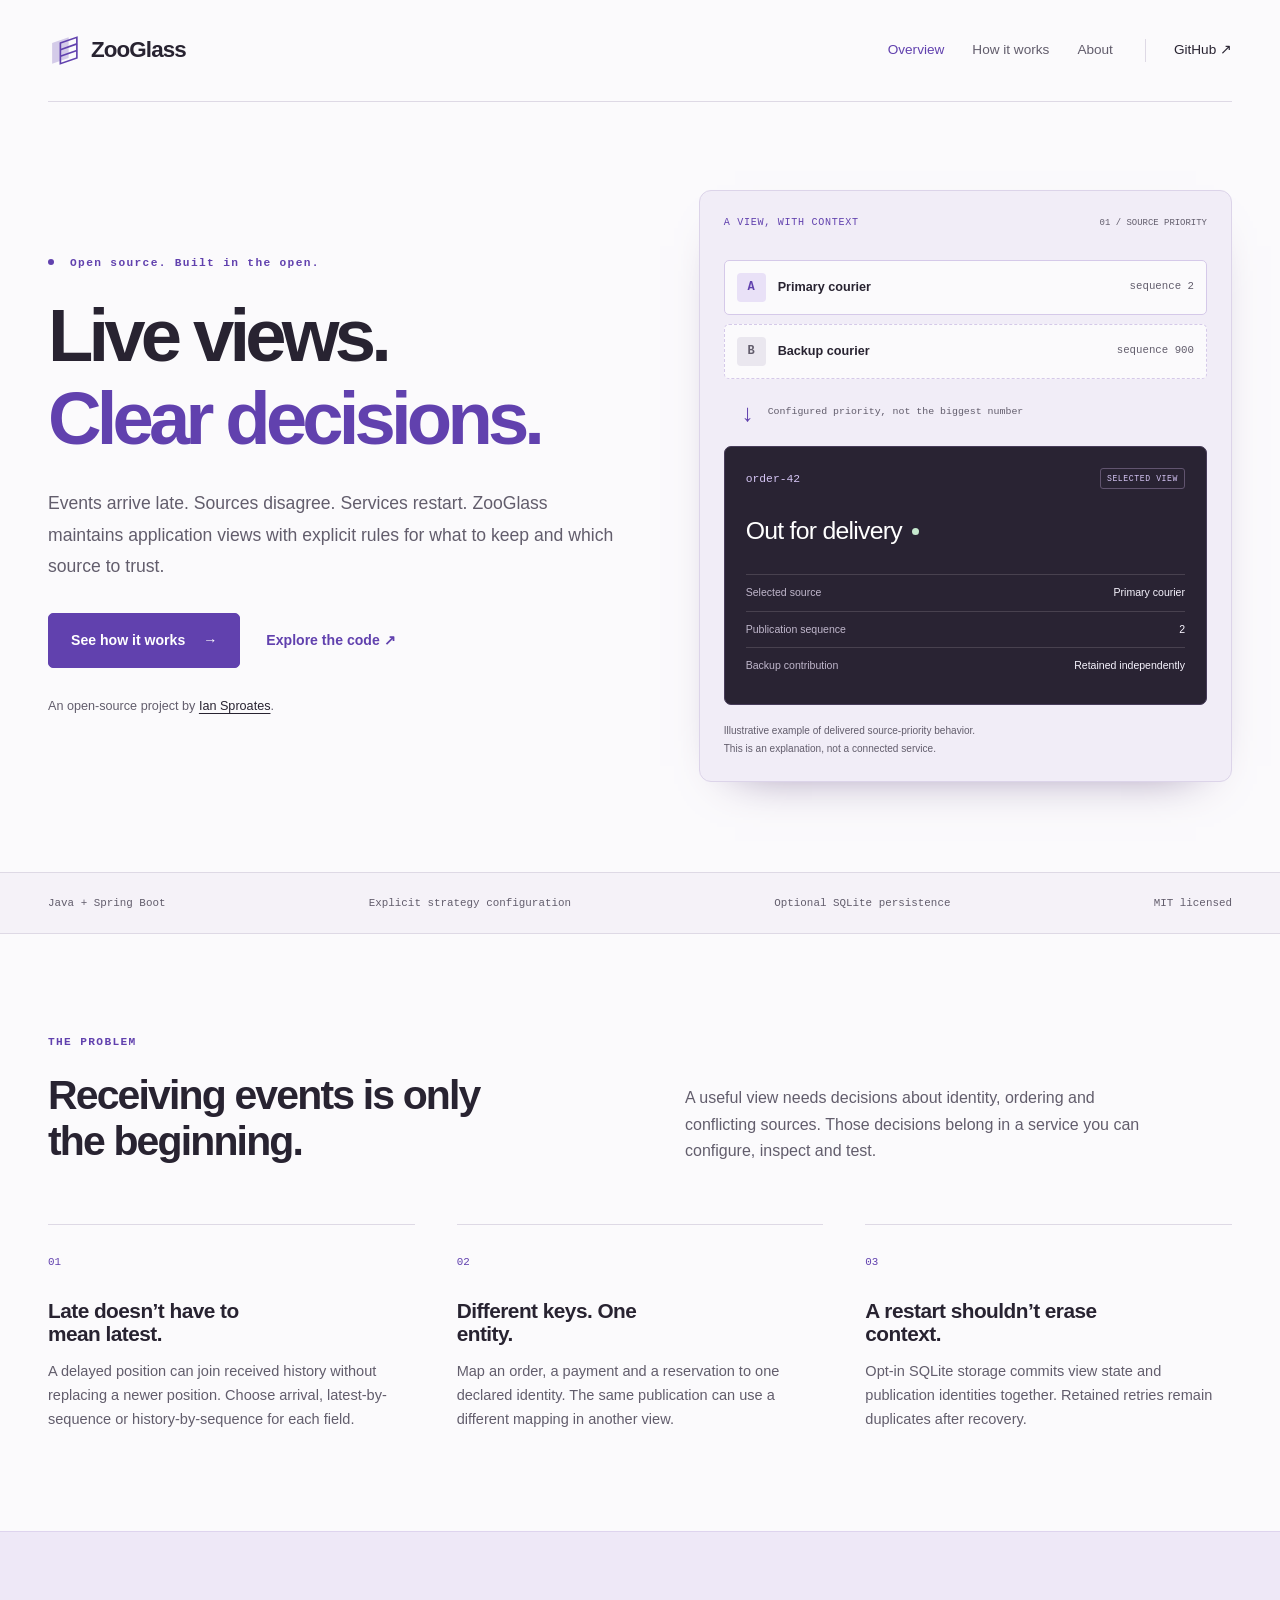
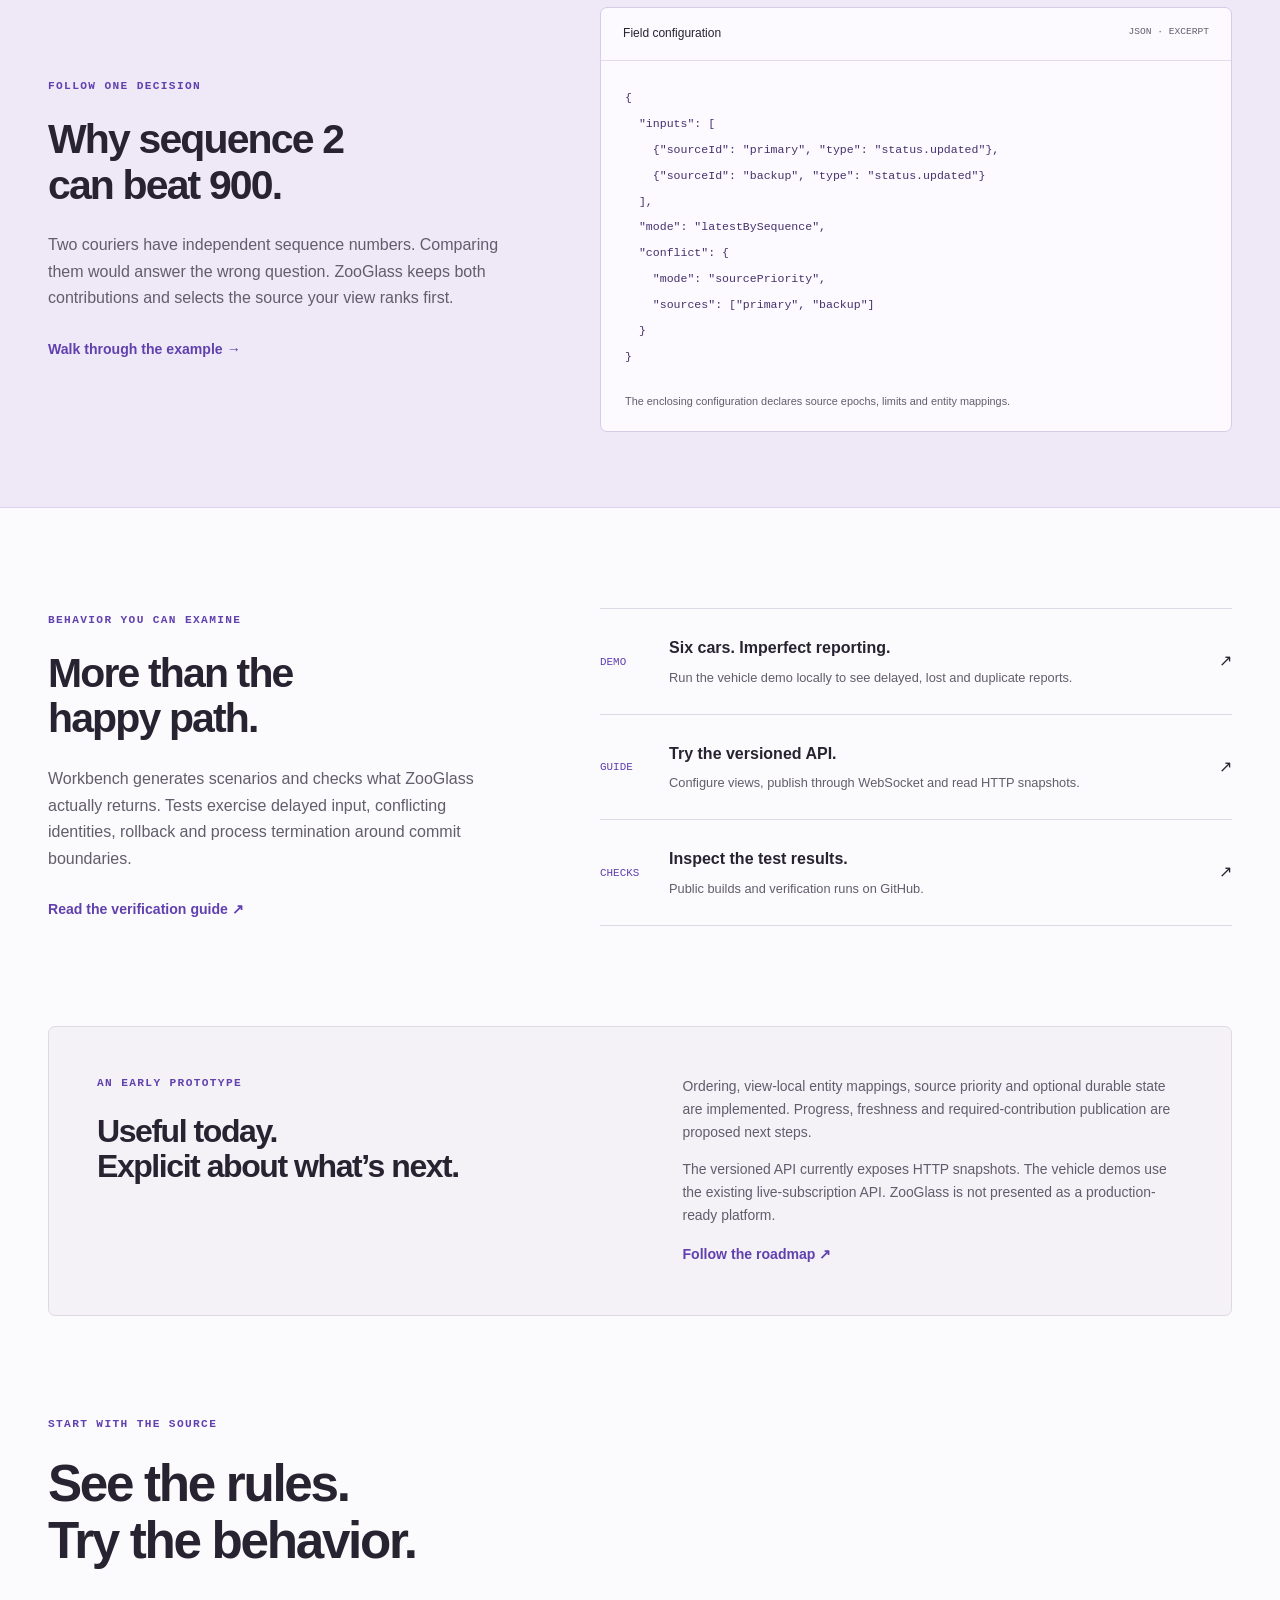
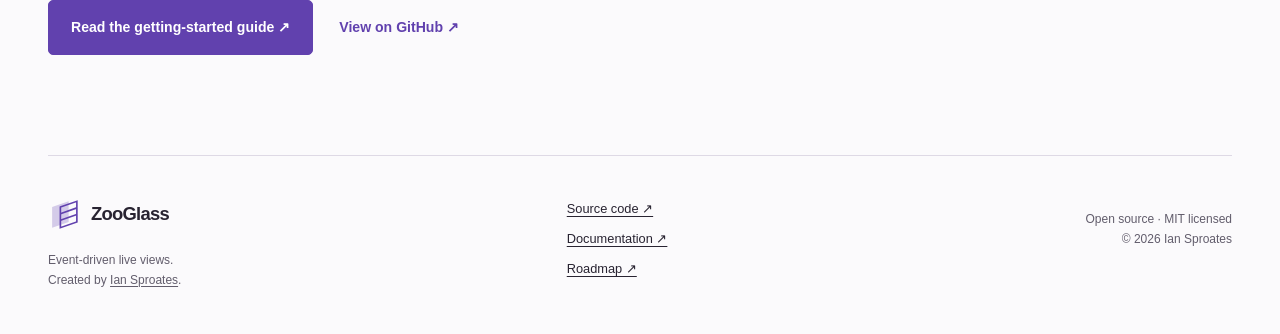
==== site/index.html @ 2cf00f10 "Add ZooGlass project website and Pages deployment" ====
<!doctype html>
<html lang="en">
<head>
  <meta charset="utf-8">
  <meta name="viewport" content="width=device-width, initial-scale=1">
  <title>ZooGlass — Event-driven live views by Ian Sproates</title>
  <meta name="description" content="ZooGlass is an open-source project by Ian Sproates for event-driven live views, with configurable ordering, source priority and optional SQLite persistence.">
  <meta name="author" content="Ian Sproates">
  <meta name="theme-color" content="#f5f2fc">
  <link rel="canonical" href="https://zooglass.io/">
  <meta property="og:type" content="website">
  <meta property="og:site_name" content="ZooGlass">
  <meta property="og:title" content="ZooGlass — Event-driven live views by Ian Sproates">
  <meta property="og:description" content="ZooGlass is an open-source project by Ian Sproates for event-driven live views, with configurable ordering, source priority and optional SQLite persistence.">
  <meta property="og:url" content="https://zooglass.io/">
  <meta name="twitter:card" content="summary">
  <link rel="icon" href="./assets/favicon.svg" type="image/svg+xml">
  <link rel="stylesheet" href="./assets/site.css">
  <script type="application/ld+json">{"@context":"https://schema.org","@graph":[{"@type":"WebSite","@id":"https://zooglass.io/#website","url":"https://zooglass.io/","name":"ZooGlass","description":"Open-source event-driven live views.","creator":{"@id":"https://zooglass.io/about/#ian-sproates"}},{"@type":"Person","@id":"https://zooglass.io/about/#ian-sproates","name":"Ian Sproates","url":"https://zooglass.io/about/","sameAs":["https://github.com/sproates"]},{"@type":"SoftwareSourceCode","@id":"https://zooglass.io/#software","name":"ZooGlass","url":"https://zooglass.io/","codeRepository":"https://github.com/sproates/zooglass","license":"https://github.com/sproates/zooglass/blob/main/LICENSE","programmingLanguage":["Java","TypeScript"],"description":"An early open-source prototype for maintaining event-driven live views with configurable ordering, entity mappings, source priority and optional SQLite persistence.","author":{"@id":"https://zooglass.io/about/#ian-sproates"}},{"@type":"WebPage","@id":"https://zooglass.io/#page","url":"https://zooglass.io/","name":"ZooGlass \u2014 Event-driven live views by Ian Sproates","isPartOf":{"@id":"https://zooglass.io/#website"}}]}</script>
</head>
<body>
  <a class="skip-link" href="#main">Skip to content</a>
  <header class="site-header wrap">
    <a class="brand" href="./" aria-label="ZooGlass home"><svg class="brand-mark" viewBox="0 0 40 40" aria-hidden="true"><path d="M5 11 25 4v25L5 36Z" fill="currentColor" opacity=".25"/><path d="m15 11 20-7v25l-20 7Z" fill="none" stroke="currentColor" stroke-width="2"/><path d="m15 19 20-7M15 27l20-7" fill="none" stroke="currentColor" stroke-width="2"/></svg><span>ZooGlass</span></a>
    <nav aria-label="Main navigation"><a href="./" aria-current="page">Overview</a><a href="./how-it-works/">How it works</a><a href="./about/">About</a></nav>
    <a class="header-github" href="https://github.com/sproates/zooglass">GitHub <span aria-hidden="true">↗</span></a>
  </header>
  <main id="main">
<section class="hero wrap">
  <div class="hero-copy">
    <p class="eyebrow"><span class="status-dot"></span> Open source. Built in the open.</p>
    <h1>Live views.<br><span>Clear decisions.</span></h1>
    <p class="lede">Events arrive late. Sources disagree. Services restart. ZooGlass maintains application views with explicit rules for what to keep and which source to trust.</p>
    <div class="actions"><a class="button primary" href="how-it-works/">See how it works <span aria-hidden="true">→</span></a><a class="text-link" href="https://github.com/sproates/zooglass">Explore the code ↗</a></div>
    <p class="byline">An open-source project by <a href="about/">Ian Sproates</a>.</p>
  </div>
  <figure class="view-figure">
    <div class="figure-bar"><span class="mono">A VIEW, WITH CONTEXT</span><span class="figure-id">01 / SOURCE PRIORITY</span></div>
    <div class="source-row"><div><span class="source-icon">A</span><strong>Primary courier</strong></div><code>sequence 2</code></div>
    <div class="source-row secondary-source"><div><span class="source-icon">B</span><strong>Backup courier</strong></div><code>sequence 900</code></div>
    <div class="flow-line"><span>↓</span><p>Configured priority, not the biggest number</p></div>
    <div class="glass-view">
      <div class="view-heading"><span>order-42</span><span class="small-tag">SELECTED VIEW</span></div>
      <p class="view-value">Out for delivery<span class="value-dot"></span></p>
      <dl><div><dt>Selected source</dt><dd>Primary courier</dd></div><div><dt>Publication sequence</dt><dd>2</dd></div><div><dt>Backup contribution</dt><dd>Retained independently</dd></div></dl>
    </div>
    <figcaption>Illustrative example of delivered source-priority behavior.<br>This is an explanation, not a connected service.</figcaption>
  </figure>
</section>
<div class="spec-strip"><div class="wrap"><span>Java + Spring Boot</span><span>Explicit strategy configuration</span><span>Optional SQLite persistence</span><span>MIT licensed</span></div></div>
<section class="section wrap" aria-labelledby="problem-heading">
  <div class="section-intro"><p class="eyebrow">THE PROBLEM</p><h2 id="problem-heading">Receiving events is only<br>the beginning.</h2><p>A useful view needs decisions about identity, ordering and conflicting sources. Those decisions belong in a service you can configure, inspect and test.</p></div>
  <div class="principles">
    <article><span class="index">01</span><h3>Late doesn’t have to mean latest.</h3><p>A delayed position can join received history without replacing a newer position. Choose arrival, latest-by-sequence or history-by-sequence for each field.</p></article>
    <article><span class="index">02</span><h3>Different keys. One entity.</h3><p>Map an order, a payment and a reservation to one declared identity. The same publication can use a different mapping in another view.</p></article>
    <article><span class="index">03</span><h3>A restart shouldn’t erase context.</h3><p>Opt-in SQLite storage commits view state and publication identities together. Retained retries remain duplicates after recovery.</p></article>
  </div>
</section>
<section class="example-section"><div class="wrap example-layout">
  <div><p class="eyebrow">FOLLOW ONE DECISION</p><h2>Why sequence 2<br>can beat 900.</h2><p>Two couriers have independent sequence numbers. Comparing them would answer the wrong question. ZooGlass keeps both contributions and selects the source your view ranks first.</p><a class="text-link" href="how-it-works/">Walk through the example <span aria-hidden="true">→</span></a></div>
  <div class="code-window"><div class="code-caption"><span>Field configuration</span><span class="mono">JSON · EXCERPT</span></div><pre><code>{
  "inputs": [
    {"sourceId": "primary", "type": "status.updated"},
    {"sourceId": "backup", "type": "status.updated"}
  ],
  "mode": "latestBySequence",
  "conflict": {
    "mode": "sourcePriority",
    "sources": ["primary", "backup"]
  }
}</code></pre><p>The enclosing configuration declares source epochs, limits and entity mappings.</p></div>
</div></section>
<section class="section wrap evidence-layout" aria-labelledby="evidence-heading">
  <div><p class="eyebrow">BEHAVIOR YOU CAN EXAMINE</p><h2 id="evidence-heading">More than the<br>happy path.</h2><p>Workbench generates scenarios and checks what ZooGlass actually returns. Tests exercise delayed input, conflicting identities, rollback and process termination around commit boundaries.</p><a class="text-link" href="https://github.com/sproates/zooglass/blob/main/docs/testing.md">Read the verification guide ↗</a></div>
  <div class="evidence-list"><a href="https://github.com/sproates/zooglass/blob/main/workbench/docs/continuous-driving.md"><span class="index">DEMO</span><span><strong>Six cars. Imperfect reporting.</strong><small>Run the vehicle demo locally to see delayed, lost and duplicate reports.</small></span><span aria-hidden="true">↗</span></a><a href="https://github.com/sproates/zooglass/blob/main/zooglass/docs/v2-ingestion.md"><span class="index">GUIDE</span><span><strong>Try the versioned API.</strong><small>Configure views, publish through WebSocket and read HTTP snapshots.</small></span><span aria-hidden="true">↗</span></a><a href="https://github.com/sproates/zooglass/actions"><span class="index">CHECKS</span><span><strong>Inspect the test results.</strong><small>Public builds and verification runs on GitHub.</small></span><span aria-hidden="true">↗</span></a></div>
</section>
<section class="wrap"><div class="project-note"><div><p class="eyebrow">AN EARLY PROTOTYPE</p><h2>Useful today.<br>Explicit about what’s next.</h2></div><div><p>Ordering, view-local entity mappings, source priority and optional durable state are implemented. Progress, freshness and required-contribution publication are proposed next steps.</p><p>The versioned API currently exposes HTTP snapshots. The vehicle demos use the existing live-subscription API. ZooGlass is not presented as a production-ready platform.</p><a class="text-link" href="https://github.com/sproates/zooglass/blob/main/ROADMAP.md">Follow the roadmap ↗</a></div></div></section>
<section class="closing wrap"><p class="eyebrow">START WITH THE SOURCE</p><h2>See the rules.<br>Try the behavior.</h2><div class="actions"><a class="button primary" href="https://github.com/sproates/zooglass/blob/main/zooglass/README.md">Read the getting-started guide ↗</a><a class="text-link" href="https://github.com/sproates/zooglass">View on GitHub ↗</a></div></section>
</main>
  <footer class="site-footer wrap">
    <div><a class="brand" href="./"><svg class="brand-mark" viewBox="0 0 40 40" aria-hidden="true"><path d="M5 11 25 4v25L5 36Z" fill="currentColor" opacity=".25"/><path d="m15 11 20-7v25l-20 7Z" fill="none" stroke="currentColor" stroke-width="2"/><path d="m15 19 20-7M15 27l20-7" fill="none" stroke="currentColor" stroke-width="2"/></svg><span>ZooGlass</span></a><p>Event-driven live views.<br>Created by <a href="./about/">Ian Sproates</a>.</p></div>
    <nav aria-label="Footer navigation"><a href="https://github.com/sproates/zooglass">Source code ↗</a><a href="https://github.com/sproates/zooglass/blob/main/zooglass/README.md">Documentation ↗</a><a href="https://github.com/sproates/zooglass/blob/main/ROADMAP.md">Roadmap ↗</a></nav>
    <p class="footer-note">Open source · MIT licensed<br>© 2026 Ian Sproates</p>
  </footer>
</body>
</html>
---- site/assets/site.css ----
:root {
  --ink: #282331;
  --muted: #625d6c;
  --violet: #6141ae;
  --lavender: #e9e1f7;
  --paper: #fbfafc;
  --line: #ded9e5;
  --mono: ui-monospace, SFMono-Regular, Consolas, monospace;
}
* { box-sizing: border-box; }
html { scroll-behavior: smooth; scroll-padding-top: 2rem; }
body { margin: 0; background: var(--paper); color: var(--ink); font-family: -apple-system, BlinkMacSystemFont, "Segoe UI", sans-serif; font-size: 16px; line-height: 1.65; }
a { color: inherit; text-underline-offset: .2em; }
a:hover { color: var(--violet); }
:focus-visible { outline: 3px solid var(--violet); outline-offset: 5px; }
::selection { background: #d8c8f5; }
.wrap { width: min(1200px, calc(100% - 96px)); margin-inline: auto; }
h1, h2, h3, p, figure { margin: 0; }
h1, h2, h3 { line-height: 1.12; font-weight: 620; }
h1 { font-size: clamp(3.4rem, 5.8vw, 5.25rem); letter-spacing: -.065em; }
h1 > span { color: var(--violet); }
h2 { font-size: clamp(2rem, 3.2vw, 3rem); letter-spacing: -.045em; }
h3 { font-size: 1.3rem; letter-spacing: -.025em; }
p { color: var(--muted); }
code, .mono { font-family: var(--mono); }
code { font-size: .85em; }
.eyebrow { font: 600 .7rem/1.5 var(--mono); letter-spacing: .12em; color: var(--violet); margin-bottom: 22px; }
.status-dot { display: inline-block; width: 6px; height: 6px; background: var(--violet); border-radius: 50%; margin-right: 8px; vertical-align: 1px; }
.skip-link { position: fixed; z-index: 10; top: 10px; left: 10px; transform: translateY(-180%); padding: 10px 20px; background: white; }
.skip-link:focus { transform: none; }
.site-header { display: flex; align-items: center; gap: 32px; min-height: 102px; border-bottom: 1px solid var(--line); }
.brand { display: inline-flex; align-items: center; gap: 10px; font-size: 1.4rem; font-weight: 650; text-decoration: none; letter-spacing: -.04em; }
.brand-mark { width: 33px; height: 33px; color: var(--violet); flex-shrink: 0; }
.site-header nav { display: flex; gap: 28px; margin-left: auto; font-size: .85rem; }
.site-header nav a, .header-github { text-decoration: none; }
.site-header nav a { color: var(--muted); }
.site-header nav a[aria-current], .site-header nav a:hover { color: var(--violet); }
.header-github { font-size: .85rem; border-left: 1px solid var(--line); padding-left: 28px; }
.hero { display: grid; grid-template-columns: 1.1fr 1fr; gap: 64px; align-items: center; padding-block: 88px 90px; }
.lede { font-size: 1.1rem; line-height: 1.8; max-width: 570px; margin-top: 28px; }
.actions { display: flex; align-items: center; gap: 26px; flex-wrap: wrap; margin-top: 30px; }
.button { display: inline-flex; justify-content: center; align-items: center; gap: 18px; padding: 15px 22px; text-decoration: none; font-size: .88rem; font-weight: 600; border-radius: 5px; }
.primary { color: white; background: var(--violet); border: 1px solid var(--violet); }
.primary:hover { color: white; background: #4b2e91; }
.text-link { display: inline-block; font-weight: 600; font-size: .88rem; color: var(--violet); text-decoration: none; }
.text-link:hover { text-decoration: underline; }
.byline { font-size: .79rem; margin-top: 28px; }
.byline a { color: var(--ink); }
.view-figure { background: #f1edf7; border: 1px solid #dcd4e9; border-radius: 12px; padding: 24px; box-shadow: 0 20px 50px -36px #766090; }
.figure-bar { display: flex; justify-content: space-between; align-items: center; gap: 10px; margin-bottom: 28px; }
.figure-bar .mono { font-size: .63rem; letter-spacing: .07em; color: var(--violet); }
.figure-id { font-family: var(--mono); font-size: .56rem; color: var(--muted); }
.source-row { display: flex; justify-content: space-between; align-items: center; gap: 12px; padding: 12px; background: var(--paper); border: 1px solid #d5c9e9; border-radius: 5px; font-size: .79rem; }
.source-row + .source-row { margin-top: 9px; }
.source-row > div { display: flex; align-items: center; gap: 12px; }
.source-row code { color: var(--muted); white-space: nowrap; }
.source-icon { display: inline-grid; place-items: center; background: var(--lavender); color: var(--violet); width: 29px; height: 29px; font: 600 .75rem var(--mono); border-radius: 4px; }
.secondary-source { border-style: dashed; }
.secondary-source .source-icon { color: var(--muted); background: #eae7ef; }
.flow-line { display: flex; align-items: center; gap: 14px; padding: 14px 18px; }
.flow-line > span { font-size: 24px; color: var(--violet); }
.flow-line p { font: .62rem/1.6 var(--mono); }
.glass-view { color: #f8f5ff; background: #292333; border: 1px solid #473c59; border-radius: 7px; padding: 21px; }
.view-heading { display: flex; align-items: center; justify-content: space-between; gap: 12px; font: .71rem var(--mono); color: #d5c5f4; }
.small-tag { font-size: .51rem; letter-spacing: .07em; border: 1px solid #61546f; padding: 5px 6px; border-radius: 3px; }
.view-value { display: flex; align-items: center; gap: 10px; margin: 22px 0; color: #fff; font-size: 1.55rem; letter-spacing: -.03em; }
.value-dot { width: 7px; height: 7px; background: #c6e8ce; border-radius: 50%; }
dl { margin: 0; font-size: .66rem; }
dl > div { display: flex; justify-content: space-between; gap: 10px; padding: 9px 0; border-top: 1px solid #48414f; }
dt { color: #c0b7cc; }
dd { margin: 0; text-align: right; }
figcaption { font-size: .63rem; line-height: 1.7; margin-top: 17px; color: var(--muted); }
.spec-strip { border-block: 1px solid var(--line); background: #f5f2f8; }
.spec-strip .wrap { display: flex; justify-content: space-between; flex-wrap: wrap; gap: 16px 24px; padding-block: 22px; font: .68rem/1.5 var(--mono); color: var(--muted); }
.section { padding-block: 100px; }
.section-intro { display: grid; grid-template-columns: 1fr 1fr; column-gap: 90px; align-items: end; }
.section-intro .eyebrow { grid-column: 1 / -1; }
.section-intro > p:last-child { max-width: 470px; }
.principles { display: grid; grid-template-columns: repeat(3,1fr); gap: 42px; margin-top: 60px; }
.principles article { border-top: 1px solid var(--line); padding-top: 22px; }
.index { font: .68rem var(--mono); color: var(--violet); }
.principles h3 { margin: 25px 0 14px; max-width: 240px; }
.principles p { font-size: .91rem; }
.example-section { padding-block: 75px; background: #eee8f7; border-block: 1px solid #ded4ee; }
.example-layout, .evidence-layout { display: grid; grid-template-columns: .85fr 1.15fr; gap: 85px; align-items: center; }
.example-layout > div > p:not(.eyebrow), .evidence-layout > div > p:not(.eyebrow) { margin-block: 24px; }
.code-window { min-width: 0; background: #fcfaff; border: 1px solid #d7cce8; border-radius: 7px; }
.code-caption { display: flex; justify-content: space-between; gap: 10px; padding: 16px 22px; border-bottom: 1px solid #e3dbed; font-size: .75rem; }
.code-caption .mono { font-size: .6rem; color: var(--muted); }
pre { margin: 0; padding: 24px; overflow-x: auto; color: #45316b; line-height: 1.9; font-size: .85rem; }
.code-window > p { margin: 0 !important; padding: 0 24px 20px; font-size: .68rem; }
.evidence-list > a { display: flex; align-items: center; gap: 24px; border-top: 1px solid var(--line); padding: 26px 0; text-decoration: none; }
.evidence-list > a:last-child { border-bottom: 1px solid var(--line); }
.evidence-list > a > .index { width: 45px; flex-shrink: 0; }
.evidence-list > a > span:last-child { margin-left: auto; }
.evidence-list strong { display: block; font-size: 1rem; font-weight: 600; }
.evidence-list small { display: block; color: var(--muted); font-size: .8rem; margin-top: 5px; }
.project-note { display: grid; grid-template-columns: 1fr 1fr; gap: 85px; padding: 48px; border: 1px solid var(--line); background: #f4f1f7; border-radius: 7px; }
.project-note h2 { font-size: 2rem; }
.project-note p:not(.eyebrow) { font-size: .87rem; margin-bottom: 14px; }
.closing { padding-block: 100px; }
.closing h2 { font-size: clamp(2.6rem,4vw,4rem); }
.site-footer { border-top: 1px solid var(--line); padding-block: 42px; display: grid; grid-template-columns: 1fr 1fr auto; gap: 40px; }
.site-footer .brand { font-size: 1.15rem; }
.site-footer p { margin-top: 12px; font-size: .75rem; }
.site-footer nav { display: flex; flex-direction: column; align-items: flex-start; gap: 9px; font-size: .8rem; }
.footer-note { text-align: right; }
.page-hero { padding-block: 80px 70px; }
.page-hero h1 { max-width: 950px; }
.page-hero .lede { max-width: 690px; }
.article-layout { display: grid; grid-template-columns: 250px minmax(0,1fr); gap: 80px; border-top: 1px solid var(--line); padding-block: 60px 90px; }
.article-aside { align-self: start; position: sticky; top: 30px; }
.article-aside ol { padding-left: 18px; color: var(--muted); font-size: .82rem; }
.article-aside li { margin-bottom: 14px; }
.article-aside a { text-decoration: none; }
.article-body { max-width: 760px; min-width: 0; }
.article-body section + section { margin-top: 60px; }
.article-body h2 { font-size: 2rem; margin-bottom: 24px; }
.article-body p + p { margin-top: 18px; }
.article-body p > code { background: #f0eaf7; border-radius: 3px; padding: 2px 5px; overflow-wrap: anywhere; color: #503c71; }
.article-body p > a { color: var(--violet); }
.rule { margin-block: 28px; padding: 24px; background: #eee7f8; border-left: 3px solid var(--violet); }
.rule > span { font-size: .65rem; color: var(--violet); }
.rule p { margin-top: 12px; color: var(--ink); }
.timeline { margin-top: 34px; }
.timeline article { display: grid; grid-template-columns: 35px minmax(0,1fr); gap: 20px; border-top: 1px solid var(--line); padding-block: 30px; }
.step-number { width: 30px; height: 30px; border: 1px solid #c4b3df; border-radius: 50%; display: grid; place-items: center; color: var(--violet); font: .75rem var(--mono); }
.timeline .eyebrow { margin: 4px 0 13px; }
.timeline h3 { margin-bottom: 14px; }
.result { display: grid; grid-template-columns: 1fr auto; font-size: .76rem; margin-top: 20px; padding: 15px 20px; background: #f0edf5; gap: 5px 15px; }
.result > span { color: var(--muted); }
.callout { padding: 25px; border: 1px solid #d7cce8; border-radius: 5px; margin-block: 26px; }
.callout h3 { margin-bottom: 12px; }
.about-layout { display: grid; grid-template-columns: 280px minmax(0,1fr); gap: 80px; padding-block: 10px 100px; }
.author-card { align-self: start; padding: 28px; background: #eee8f7; border: 1px solid #dcd2e9; border-radius: 7px; }
.author-monogram { background: #ded2f1; color: var(--violet); height: 180px; padding: 22px; display: flex; align-items: end; justify-content: space-between; font: 500 4rem/1 var(--mono); letter-spacing: -.1em; margin-bottom: 28px; }
.author-monogram > span { align-self: start; font-size: 1.6rem; }
.author-card h2 { font-size: 1.5rem; }
.author-card p { font-size: .85rem; margin-block: 10px 24px; }
.author-card .text-link { font-size: .78rem; }
.resource-links a { display: flex; justify-content: space-between; gap: 20px; padding: 17px 0; border-bottom: 1px solid var(--line); font-size: .9rem; text-decoration: none; }
@media (min-width: 1600px) { .hero { padding-block: 110px; } }
@media (max-width: 1050px) {
  .wrap { width: calc(100% - 64px); }
  .hero { gap: 34px; }
  h1 { font-size: 3.7rem; }
  .figure-id { display: none; }
  .view-value { font-size: 1.3rem; }
  .example-layout, .evidence-layout, .section-intro, .project-note { gap: 40px; }
  .article-layout { grid-template-columns: 180px minmax(0,1fr); gap: 40px; }
  .about-layout { gap: 40px; grid-template-columns: 240px minmax(0,1fr); }
}
@media (max-width: 760px) {
  .wrap { width: calc(100% - 40px); }
  .site-header { gap: 18px; flex-wrap: wrap; padding-block: 20px 16px; min-height: 0; }
  .brand { font-size: 1.3rem; }
  .site-header nav { order: 3; width: 100%; margin-left: 0; justify-content: flex-start; gap: 25px; font-size: .8rem; padding-top: 8px; }
  .header-github { margin-left: auto; padding-left: 0; border: 0; font-size: .8rem; }
  .hero { grid-template-columns: 1fr; padding-block: 52px; gap: 42px; }
  h1 { font-size: clamp(2.9rem, 10vw, 4.6rem); }
  .lede { font-size: 1rem; margin-top: 22px; }
  .hero-copy { max-width: 560px; }
  .view-figure { max-width: 520px; width: 100%; padding: 22px; }
  .figure-id { display: block; }
  .spec-strip .wrap { display: grid; grid-template-columns: 1fr 1fr; font-size: .61rem; gap: 15px; }
  .section { padding-block: 60px; }
  .section-intro, .example-layout, .evidence-layout, .project-note, .about-layout { grid-template-columns: 1fr; gap: 26px; }
  .section-intro .eyebrow { margin-bottom: -5px; }
  .principles { grid-template-columns: 1fr; gap: 28px; margin-top: 36px; }
  .principles h3 { max-width: none; margin-top: 15px; }
  .principles p { max-width: 550px; }
  .example-section { padding-block: 50px; }
  .example-layout { gap: 35px; }
  .project-note { padding: 27px; }
  .closing { padding-block: 65px; }
  .site-footer { grid-template-columns: 1fr 1fr; gap: 30px 20px; }
  .footer-note { text-align: left; grid-column: 1 / -1; }
  .page-hero { padding-block: 50px; }
  .article-layout { grid-template-columns: 1fr; gap: 30px; padding-block: 30px 60px; }
  .article-aside { position: static; }
  .article-body h2 { font-size: 1.85rem; }
  .timeline article { grid-template-columns: 28px minmax(0,1fr); gap: 14px; }
  .about-layout { padding-bottom: 60px; gap: 45px; }
  .author-card { max-width: 340px; }
  .author-monogram { height: 145px; }
}
@media (prefers-reduced-motion: reduce) { html { scroll-behavior: auto; } }
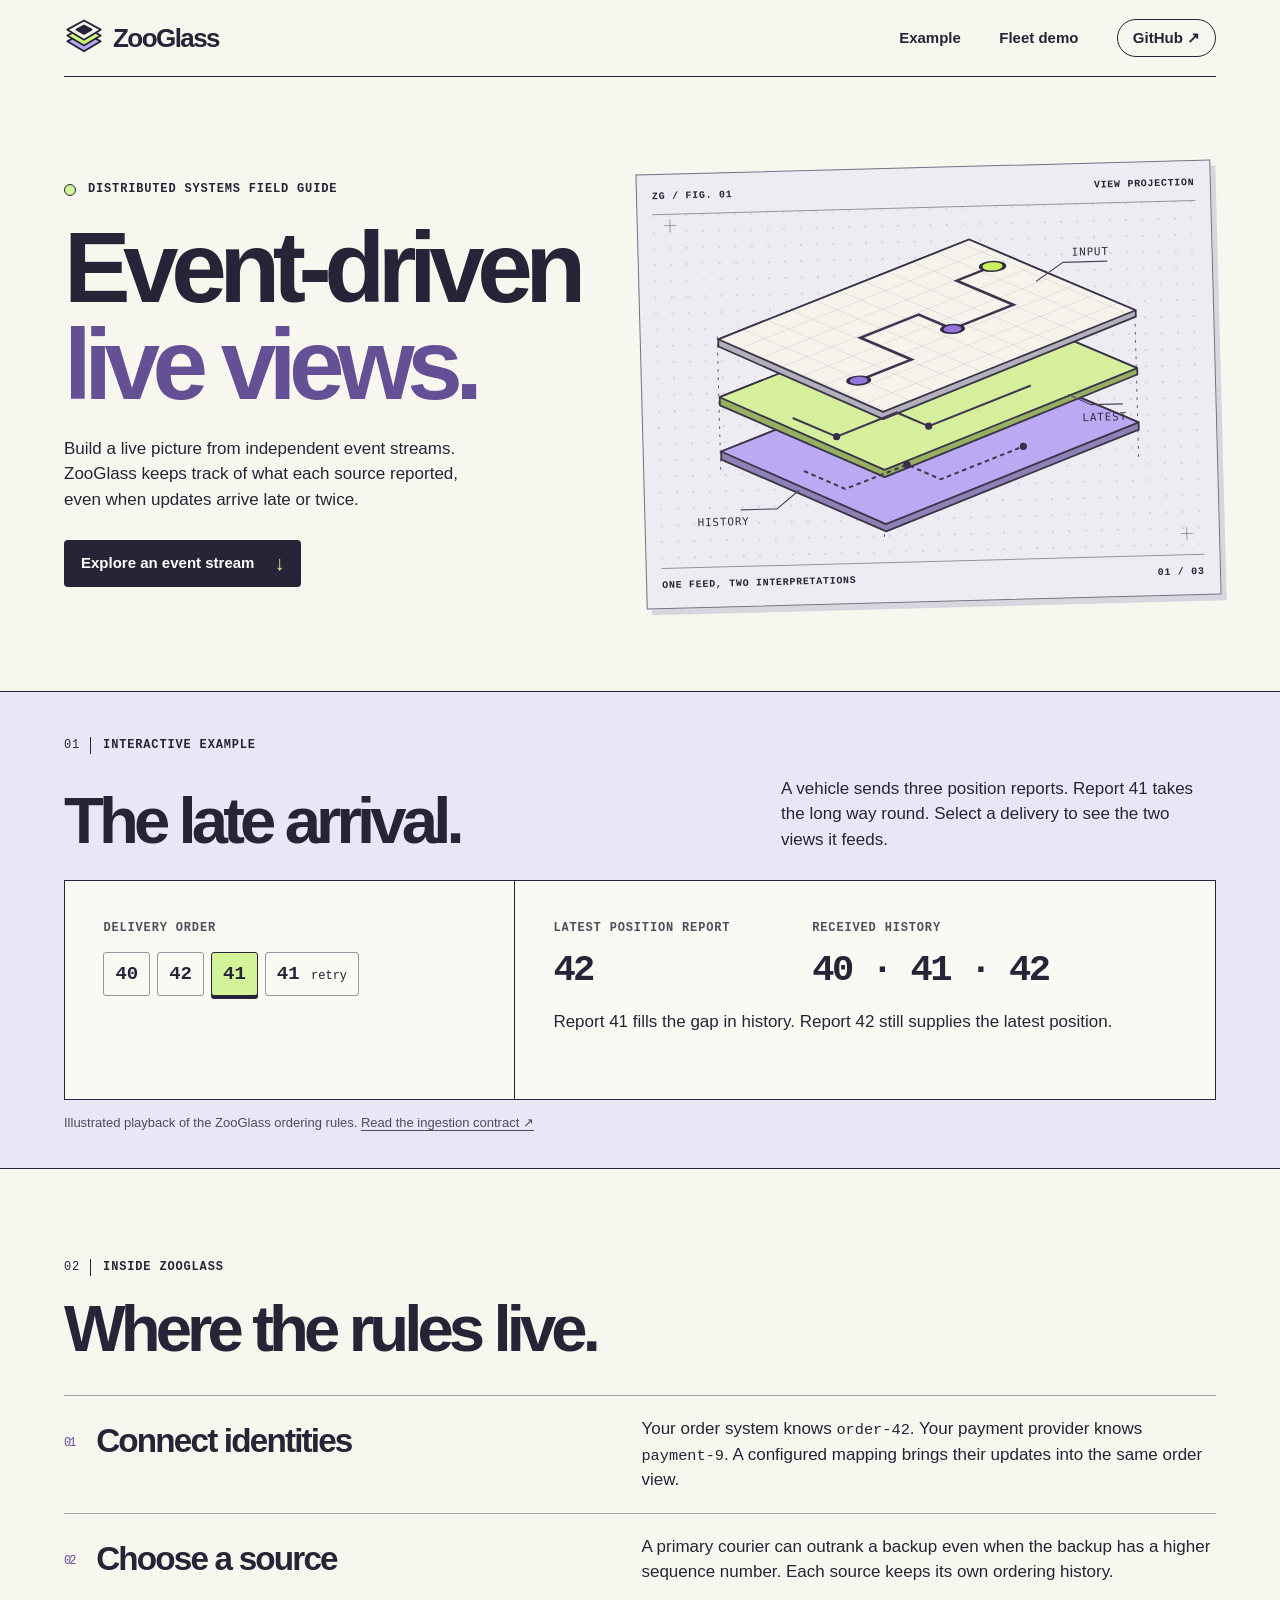
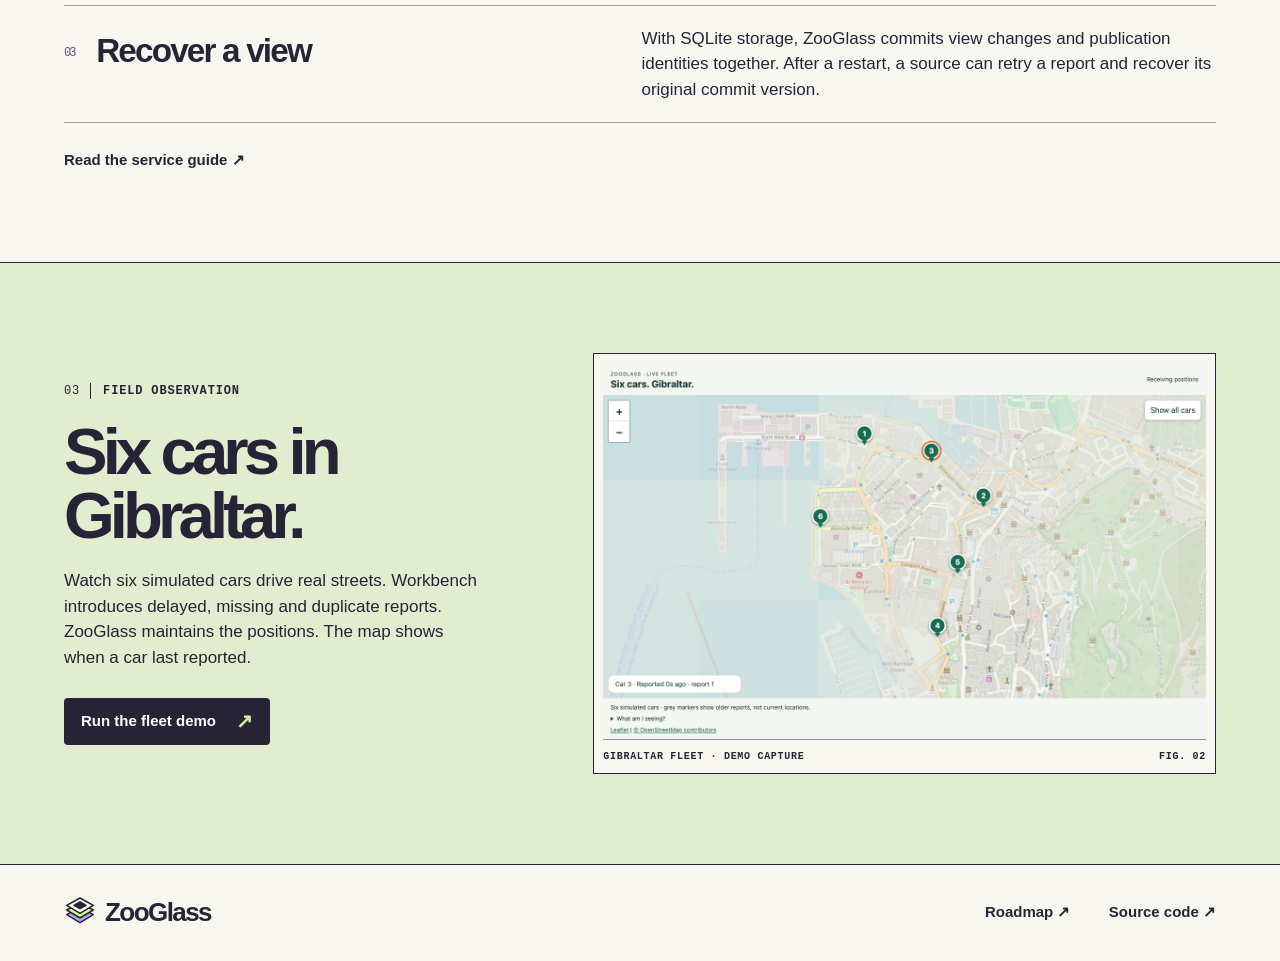
==== commit 6cd5ced8: "Build the ZooGlass illustrated field guide and Pages deployment" ====
--- a/site/index.html
+++ b/site/index.html
@@ -1,86 +1,30 @@
 <!doctype html>
 <html lang="en">
 <head>
-  <meta charset="utf-8">
-  <meta name="viewport" content="width=device-width, initial-scale=1">
-  <title>ZooGlass — Event-driven live views by Ian Sproates</title>
-  <meta name="description" content="ZooGlass is an open-source project by Ian Sproates for event-driven live views, with configurable ordering, source priority and optional SQLite persistence.">
-  <meta name="author" content="Ian Sproates">
-  <meta name="theme-color" content="#f5f2fc">
-  <link rel="canonical" href="https://zooglass.io/">
-  <meta property="og:type" content="website">
-  <meta property="og:site_name" content="ZooGlass">
-  <meta property="og:title" content="ZooGlass — Event-driven live views by Ian Sproates">
-  <meta property="og:description" content="ZooGlass is an open-source project by Ian Sproates for event-driven live views, with configurable ordering, source priority and optional SQLite persistence.">
-  <meta property="og:url" content="https://zooglass.io/">
-  <meta name="twitter:card" content="summary">
-  <link rel="icon" href="./assets/favicon.svg" type="image/svg+xml">
-  <link rel="stylesheet" href="./assets/site.css">
-  <script type="application/ld+json">{"@context":"https://schema.org","@graph":[{"@type":"WebSite","@id":"https://zooglass.io/#website","url":"https://zooglass.io/","name":"ZooGlass","description":"Open-source event-driven live views.","creator":{"@id":"https://zooglass.io/about/#ian-sproates"}},{"@type":"Person","@id":"https://zooglass.io/about/#ian-sproates","name":"Ian Sproates","url":"https://zooglass.io/about/","sameAs":["https://github.com/sproates"]},{"@type":"SoftwareSourceCode","@id":"https://zooglass.io/#software","name":"ZooGlass","url":"https://zooglass.io/","codeRepository":"https://github.com/sproates/zooglass","license":"https://github.com/sproates/zooglass/blob/main/LICENSE","programmingLanguage":["Java","TypeScript"],"description":"An early open-source prototype for maintaining event-driven live views with configurable ordering, entity mappings, source priority and optional SQLite persistence.","author":{"@id":"https://zooglass.io/about/#ian-sproates"}},{"@type":"WebPage","@id":"https://zooglass.io/#page","url":"https://zooglass.io/","name":"ZooGlass \u2014 Event-driven live views by Ian Sproates","isPartOf":{"@id":"https://zooglass.io/#website"}}]}</script>
+  <meta charset="utf-8"><meta name="viewport" content="width=device-width, initial-scale=1">
+  <meta name="theme-color" content="#f7f7ef"><meta name="description" content="ZooGlass maintains event-driven live views across independent sources. Explore how it handles late reports, conflicting values and retries.">
+  <link rel="canonical" href="https://zooglass.io/"><link rel="icon" href="assets/mark.svg" type="image/svg+xml">
+  <link rel="stylesheet" href="style.css"><script defer src="example.js"></script><title>ZooGlass · Event-driven live views</title>
 </head>
 <body>
-  <a class="skip-link" href="#main">Skip to content</a>
-  <header class="site-header wrap">
-    <a class="brand" href="./" aria-label="ZooGlass home"><svg class="brand-mark" viewBox="0 0 40 40" aria-hidden="true"><path d="M5 11 25 4v25L5 36Z" fill="currentColor" opacity=".25"/><path d="m15 11 20-7v25l-20 7Z" fill="none" stroke="currentColor" stroke-width="2"/><path d="m15 19 20-7M15 27l20-7" fill="none" stroke="currentColor" stroke-width="2"/></svg><span>ZooGlass</span></a>
-    <nav aria-label="Main navigation"><a href="./" aria-current="page">Overview</a><a href="./how-it-works/">How it works</a><a href="./about/">About</a></nav>
-    <a class="header-github" href="https://github.com/sproates/zooglass">GitHub <span aria-hidden="true">↗</span></a>
-  </header>
-  <main id="main">
-<section class="hero wrap">
-  <div class="hero-copy">
-    <p class="eyebrow"><span class="status-dot"></span> Open source. Built in the open.</p>
-    <h1>Live views.<br><span>Clear decisions.</span></h1>
-    <p class="lede">Events arrive late. Sources disagree. Services restart. ZooGlass maintains application views with explicit rules for what to keep and which source to trust.</p>
-    <div class="actions"><a class="button primary" href="how-it-works/">See how it works <span aria-hidden="true">→</span></a><a class="text-link" href="https://github.com/sproates/zooglass">Explore the code ↗</a></div>
-    <p class="byline">An open-source project by <a href="about/">Ian Sproates</a>.</p>
-  </div>
-  <figure class="view-figure">
-    <div class="figure-bar"><span class="mono">A VIEW, WITH CONTEXT</span><span class="figure-id">01 / SOURCE PRIORITY</span></div>
-    <div class="source-row"><div><span class="source-icon">A</span><strong>Primary courier</strong></div><code>sequence 2</code></div>
-    <div class="source-row secondary-source"><div><span class="source-icon">B</span><strong>Backup courier</strong></div><code>sequence 900</code></div>
-    <div class="flow-line"><span>↓</span><p>Configured priority, not the biggest number</p></div>
-    <div class="glass-view">
-      <div class="view-heading"><span>order-42</span><span class="small-tag">SELECTED VIEW</span></div>
-      <p class="view-value">Out for delivery<span class="value-dot"></span></p>
-      <dl><div><dt>Selected source</dt><dd>Primary courier</dd></div><div><dt>Publication sequence</dt><dd>2</dd></div><div><dt>Backup contribution</dt><dd>Retained independently</dd></div></dl>
-    </div>
-    <figcaption>Illustrative example of delivered source-priority behavior.<br>This is an explanation, not a connected service.</figcaption>
-  </figure>
+<a class="skip" href="#main">Skip to content</a>
+<header class="wrap mast"><a class="brand" href="./"><img src="assets/mark.svg" width="40" height="40" alt="">ZooGlass</a><nav aria-label="Main navigation"><a href="#field-example">Example</a><a href="#fleet">Fleet demo</a><a class="repo" href="https://github.com/sproates/zooglass">GitHub ↗</a></nav></header>
+<main id="main">
+<section class="wrap hero">
+  <div class="intro"><div class="kicker"><i></i> Distributed systems field guide</div><h1>Event-driven<br><span>live views.</span></h1><p>Build a live picture from independent event streams. ZooGlass keeps track of what each source reported, even when updates arrive late or twice.</p><a class="cta" href="#field-example">Explore an event stream <b aria-hidden="true">↓</b></a></div>
+  <figure class="plate"><div class="plate-head"><span>ZG / FIG. 01</span><span>View projection</span></div><img src="assets/plates.svg" alt="Three stacked glass plates represent the incoming stream, its latest value and its ordered history." width="600" height="390"><figcaption>One feed, two interpretations <span>01 / 03</span></figcaption></figure>
 </section>
-<div class="spec-strip"><div class="wrap"><span>Java + Spring Boot</span><span>Explicit strategy configuration</span><span>Optional SQLite persistence</span><span>MIT licensed</span></div></div>
-<section class="section wrap" aria-labelledby="problem-heading">
-  <div class="section-intro"><p class="eyebrow">THE PROBLEM</p><h2 id="problem-heading">Receiving events is only<br>the beginning.</h2><p>A useful view needs decisions about identity, ordering and conflicting sources. Those decisions belong in a service you can configure, inspect and test.</p></div>
-  <div class="principles">
-    <article><span class="index">01</span><h3>Late doesn’t have to mean latest.</h3><p>A delayed position can join received history without replacing a newer position. Choose arrival, latest-by-sequence or history-by-sequence for each field.</p></article>
-    <article><span class="index">02</span><h3>Different keys. One entity.</h3><p>Map an order, a payment and a reservation to one declared identity. The same publication can use a different mapping in another view.</p></article>
-    <article><span class="index">03</span><h3>A restart shouldn’t erase context.</h3><p>Opt-in SQLite storage commits view state and publication identities together. Retained retries remain duplicates after recovery.</p></article>
-  </div>
-</section>
-<section class="example-section"><div class="wrap example-layout">
-  <div><p class="eyebrow">FOLLOW ONE DECISION</p><h2>Why sequence 2<br>can beat 900.</h2><p>Two couriers have independent sequence numbers. Comparing them would answer the wrong question. ZooGlass keeps both contributions and selects the source your view ranks first.</p><a class="text-link" href="how-it-works/">Walk through the example <span aria-hidden="true">→</span></a></div>
-  <div class="code-window"><div class="code-caption"><span>Field configuration</span><span class="mono">JSON · EXCERPT</span></div><pre><code>{
-  "inputs": [
-    {"sourceId": "primary", "type": "status.updated"},
-    {"sourceId": "backup", "type": "status.updated"}
-  ],
-  "mode": "latestBySequence",
-  "conflict": {
-    "mode": "sourcePriority",
-    "sources": ["primary", "backup"]
-  }
-}</code></pre><p>The enclosing configuration declares source epochs, limits and entity mappings.</p></div>
-</div></section>
-<section class="section wrap evidence-layout" aria-labelledby="evidence-heading">
-  <div><p class="eyebrow">BEHAVIOR YOU CAN EXAMINE</p><h2 id="evidence-heading">More than the<br>happy path.</h2><p>Workbench generates scenarios and checks what ZooGlass actually returns. Tests exercise delayed input, conflicting identities, rollback and process termination around commit boundaries.</p><a class="text-link" href="https://github.com/sproates/zooglass/blob/main/docs/testing.md">Read the verification guide ↗</a></div>
-  <div class="evidence-list"><a href="https://github.com/sproates/zooglass/blob/main/workbench/docs/continuous-driving.md"><span class="index">DEMO</span><span><strong>Six cars. Imperfect reporting.</strong><small>Run the vehicle demo locally to see delayed, lost and duplicate reports.</small></span><span aria-hidden="true">↗</span></a><a href="https://github.com/sproates/zooglass/blob/main/zooglass/docs/v2-ingestion.md"><span class="index">GUIDE</span><span><strong>Try the versioned API.</strong><small>Configure views, publish through WebSocket and read HTTP snapshots.</small></span><span aria-hidden="true">↗</span></a><a href="https://github.com/sproates/zooglass/actions"><span class="index">CHECKS</span><span><strong>Inspect the test results.</strong><small>Public builds and verification runs on GitHub.</small></span><span aria-hidden="true">↗</span></a></div>
-</section>
-<section class="wrap"><div class="project-note"><div><p class="eyebrow">AN EARLY PROTOTYPE</p><h2>Useful today.<br>Explicit about what’s next.</h2></div><div><p>Ordering, view-local entity mappings, source priority and optional durable state are implemented. Progress, freshness and required-contribution publication are proposed next steps.</p><p>The versioned API currently exposes HTTP snapshots. The vehicle demos use the existing live-subscription API. ZooGlass is not presented as a production-ready platform.</p><a class="text-link" href="https://github.com/sproates/zooglass/blob/main/ROADMAP.md">Follow the roadmap ↗</a></div></div></section>
-<section class="closing wrap"><p class="eyebrow">START WITH THE SOURCE</p><h2>See the rules.<br>Try the behavior.</h2><div class="actions"><a class="button primary" href="https://github.com/sproates/zooglass/blob/main/zooglass/README.md">Read the getting-started guide ↗</a><a class="text-link" href="https://github.com/sproates/zooglass">View on GitHub ↗</a></div></section>
+<section id="field-example" class="lab"><div class="wrap"><div class="section-label"><span>01</span> Interactive example</div><div class="lab-title"><h2>The late arrival.</h2><p>A vehicle sends three position reports. Report 41 takes the long way round. Select a delivery to see the two views it feeds.</p></div>
+ <div class="console"><div class="controls"><h3>Delivery order</h3><div id="steps" class="steps" role="group" aria-label="Choose a delivery"><button type="button" data-step="0" aria-pressed="false">40</button><button type="button" data-step="1" aria-pressed="false">42</button><button type="button" data-step="2" aria-pressed="true">41</button><button type="button" data-step="3" aria-pressed="false">41 <small>retry</small></button></div></div>
+ <div class="outputs" aria-live="polite" aria-atomic="true"><div><h3>Latest position report</h3><strong id="latest">42</strong></div><div><h3>Received history</h3><strong id="history">40 · 41 · 42</strong></div><p id="note">Report 41 fills the gap in history. Report 42 still supplies the latest position.</p></div></div>
+ <p class="caption">Illustrated playback of the ZooGlass ordering rules. <a href="https://github.com/sproates/zooglass/blob/main/zooglass/docs/v2-ingestion.md">Read the ingestion contract ↗</a></p></div></section>
+<section class="wrap rules"><div class="section-label"><span>02</span> Inside ZooGlass</div><h2>Where the rules live.</h2><dl>
+ <div><dt><i>01</i> Connect identities</dt><dd>Your order system knows <code>order-42</code>. Your payment provider knows <code>payment-9</code>. A configured mapping brings their updates into the same order view.</dd></div>
+ <div><dt><i>02</i> Choose a source</dt><dd>A primary courier can outrank a backup even when the backup has a higher sequence number. Each source keeps its own ordering history.</dd></div>
+ <div><dt><i>03</i> Recover a view</dt><dd>With SQLite storage, ZooGlass commits view changes and publication identities together. After a restart, a source can retry a report and recover its original commit version.</dd></div>
+ </dl><a class="textlink" href="https://github.com/sproates/zooglass/blob/main/zooglass/README.md">Read the service guide ↗</a></section>
+<section id="fleet" class="fleet"><div class="wrap fleet-inner"><div><div class="section-label"><span>03</span> Field observation</div><h2>Six cars in<br>Gibraltar.</h2><p>Watch six simulated cars drive real streets. Workbench introduces delayed, missing and duplicate reports. ZooGlass maintains the positions. The map shows when a car last reported.</p><a class="cta" href="https://github.com/sproates/zooglass/blob/main/workbench/docs/continuous-driving.md">Run the fleet demo <b aria-hidden="true">↗</b></a></div>
+ <figure><a href="assets/gibraltar.png" aria-label="Open full-size fleet demo screenshot"><img loading="lazy" src="assets/gibraltar.png" alt="ZooGlass fleet demo with six numbered vehicle markers on a street map of Gibraltar."></a><figcaption>Gibraltar fleet · Demo capture <span>FIG. 02</span></figcaption></figure></div></section>
 </main>
-  <footer class="site-footer wrap">
-    <div><a class="brand" href="./"><svg class="brand-mark" viewBox="0 0 40 40" aria-hidden="true"><path d="M5 11 25 4v25L5 36Z" fill="currentColor" opacity=".25"/><path d="m15 11 20-7v25l-20 7Z" fill="none" stroke="currentColor" stroke-width="2"/><path d="m15 19 20-7M15 27l20-7" fill="none" stroke="currentColor" stroke-width="2"/></svg><span>ZooGlass</span></a><p>Event-driven live views.<br>Created by <a href="./about/">Ian Sproates</a>.</p></div>
-    <nav aria-label="Footer navigation"><a href="https://github.com/sproates/zooglass">Source code ↗</a><a href="https://github.com/sproates/zooglass/blob/main/zooglass/README.md">Documentation ↗</a><a href="https://github.com/sproates/zooglass/blob/main/ROADMAP.md">Roadmap ↗</a></nav>
-    <p class="footer-note">Open source · MIT licensed<br>© 2026 Ian Sproates</p>
-  </footer>
-</body>
-</html>
+<footer class="wrap"><a class="brand" href="./"><img src="assets/mark.svg" width="32" height="32" alt="">ZooGlass</a><div><a href="https://github.com/sproates/zooglass/blob/main/ROADMAP.md">Roadmap ↗</a><a href="https://github.com/sproates/zooglass">Source code ↗</a></div></footer>
+</body></html>
--- a/site/style.css
+++ b/site/style.css
@@ -0,0 +1,91 @@
+:root {
+  color-scheme: light;
+  --paper: #f7f7ef;
+  --ink: #262436;
+  --line: #a6a4a4;
+  --violet: #655096;
+  --lime: #d3f399;
+  --mono: ui-monospace, SFMono-Regular, Consolas, monospace;
+}
+* { box-sizing: border-box; }
+body { margin: 0; color: var(--ink); background: var(--paper); font: 17px/1.5 "Helvetica Neue", Arial, sans-serif; }
+.wrap { width: min(1280px, 90%); margin-inline: auto; }
+a { color: inherit; text-underline-offset: .2em; }
+a:focus-visible, button:focus-visible { outline: 3px solid #9a50d2; outline-offset: 4px; }
+.skip { position: absolute; top: -6rem; left: 1rem; padding: .7rem; background: white; z-index: 5; }
+.skip:focus { top: .5rem; }
+.mast, footer { display: flex; align-items: center; justify-content: space-between; gap: 18px; }
+.mast { padding-block: 18px; border-bottom: 1px solid var(--ink); }
+.brand { display: inline-flex; gap: 9px; align-items: center; font-size: 26px; letter-spacing: -.06em; font-weight: 750; text-decoration: none; }
+nav, footer > div { display: flex; align-items: center; gap: clamp(14px, 3vw, 42px); }
+nav a, footer a, .textlink { font-weight: 600; font-size: 15px; text-decoration: none; }
+nav a:hover, footer a:hover, .textlink:hover { text-decoration: underline; }
+.repo { padding: 7px 15px; border: 1px solid var(--ink); border-radius: 20px; }
+.hero { display: grid; grid-template-columns: .95fr 1.05fr; align-items: center; gap: 5%; padding-block: clamp(48px, 7vw, 100px); }
+.kicker, .section-label, .plate-head, figcaption, h3 { font: 600 12px/1.4 var(--mono); letter-spacing: .07em; text-transform: uppercase; }
+.kicker, .section-label { display: flex; align-items: center; gap: 12px; }
+.kicker i { width: 12px; height: 12px; border-radius: 50%; background: var(--lime); border: 1px solid var(--ink); }
+h1, h2 { margin: 0; font-weight: 570; letter-spacing: -.075em; line-height: .97; }
+h1 { font-size: clamp(60px, 7.8vw, 112px); margin: 22px 0; }
+h1 span { color: var(--violet); }
+.intro > p, .fleet p, .lab-title > p { max-width: 44ch; margin: 0; }
+.cta { display: inline-flex; align-items: center; gap: 20px; margin-top: 28px; background: var(--ink); color: white; padding: 12px 17px; border-radius: 4px; text-decoration: none; font-size: 15px; font-weight: 600; }
+.cta b { color: var(--lime); font-size: 20px; line-height: 1; }
+.cta:hover { background: #493b63; }
+figure { margin: 0; }
+.plate { padding: 15px; border: 1px solid #767081; background: #eeecf3; transform: rotate(-1.5deg); box-shadow: 5px 6px 0 #d9d5df; }
+.plate-head, figcaption { display: flex; justify-content: space-between; align-items: center; gap: 8px; font-size: 10px; }
+.plate-head { padding-bottom: 10px; border-bottom: 1px solid #96909e; }
+.plate img { display: block; width: 100%; height: auto; }
+figcaption { border-top: 1px solid #96909e; padding-top: 10px; }
+.lab { padding-block: 45px 36px; background: #eae6f6; border-block: 1px solid var(--ink); }
+.section-label span { padding-right: 10px; border-right: 1px solid; font-weight: 500; }
+h2 { font-size: clamp(43px, 5.1vw, 76px); }
+.lab-title { display: flex; justify-content: space-between; align-items: end; gap: 32px; margin: 22px 0 28px; }
+.lab-title > p { max-width: 46ch; }
+.console { background: #faf9f4; border: 1px solid var(--ink); display: grid; grid-template-columns: .9fr 1.4fr; }
+.controls, .outputs { padding: clamp(20px, 3vw, 42px); }
+h3 { margin: 0 0 16px; color: #514e5c; }
+.controls { border-right: 1px solid var(--ink); }
+.steps { display: flex; flex-wrap: wrap; gap: 7px; }
+.steps button { position: relative; cursor: pointer; padding: 9px 11px; min-height: 44px; font: 600 19px var(--mono); color: var(--ink); background: transparent; border: 1px solid #9993a1; border-radius: 3px; }
+.steps small { font: 12px var(--mono); }
+.steps button[aria-pressed=true] { background: var(--lime); border-color: var(--ink); box-shadow: 0 3px 0 var(--ink); }
+.outputs { display: grid; grid-template-columns: 1fr 1.5fr; column-gap: 16px; }
+.outputs strong { font: 550 clamp(26px, 2.9vw, 44px)/1 var(--mono); letter-spacing: -.07em; }
+.outputs p { grid-column: 1/-1; margin: 20px 0 0; min-height: 3em; }
+.caption { font-size: 13px; color: #51495e; margin-bottom: 0; }
+.rules, .fleet { padding-block: clamp(54px, 7vw, 95px); }
+.rules h2, .fleet h2 { margin: 21px 0; }
+dl { margin: 35px 0 24px; }
+dl > div { display: grid; grid-template-columns: .95fr 1.05fr; gap: 5%; border-top: 1px solid var(--line); padding: 20px 0; }
+dl > div:last-child { border-bottom: 1px solid var(--line); }
+dt { font-size: clamp(22px, 2.6vw, 36px); font-weight: 550; letter-spacing: -.055em; }
+dt i { font: 12px var(--mono); color: var(--violet); margin-right: 14px; vertical-align: middle; }
+dd { margin: 0; max-width: 61ch; }
+code { font: .9em var(--mono); }
+.fleet { border-block: 1px solid var(--ink); background: #e2eccf; }
+.fleet-inner { display: grid; grid-template-columns: .85fr 1.15fr; align-items: center; gap: 6%; }
+.fleet figure { background: var(--paper); border: 1px solid var(--ink); padding: 9px; }
+.fleet img { display: block; width: 100%; }
+footer { padding-block: 28px; }
+@media (max-width: 760px) {
+  .hero, .fleet-inner { grid-template-columns: 1fr; gap: 32px; }
+  .hero { padding-block: 36px; }
+  .plate { width: min(100%, 540px); margin: auto; }
+  .console { grid-template-columns: 1fr; }
+  .controls { border: 0; border-bottom: 1px solid var(--line); }
+  .lab-title { display: grid; gap: 14px; }
+  dl > div { grid-template-columns: 1fr; gap: 7px; }
+}
+@media (max-width: 460px) {
+  .mast { flex-wrap: wrap; gap: 8px; padding-block: 12px; }
+  .mast .brand { font-size: 23px; }
+  .mast img { width: 28px; height: 28px; }
+  nav { gap: 12px; }
+  nav a, footer a { font-size: 13px; }
+  .repo { padding: 4px 8px; }
+  .outputs { grid-template-columns: 1fr 1.4fr; }
+  h3 { font-size: 10px; }
+  .kicker, .section-label { font-size: 10px; }
+}
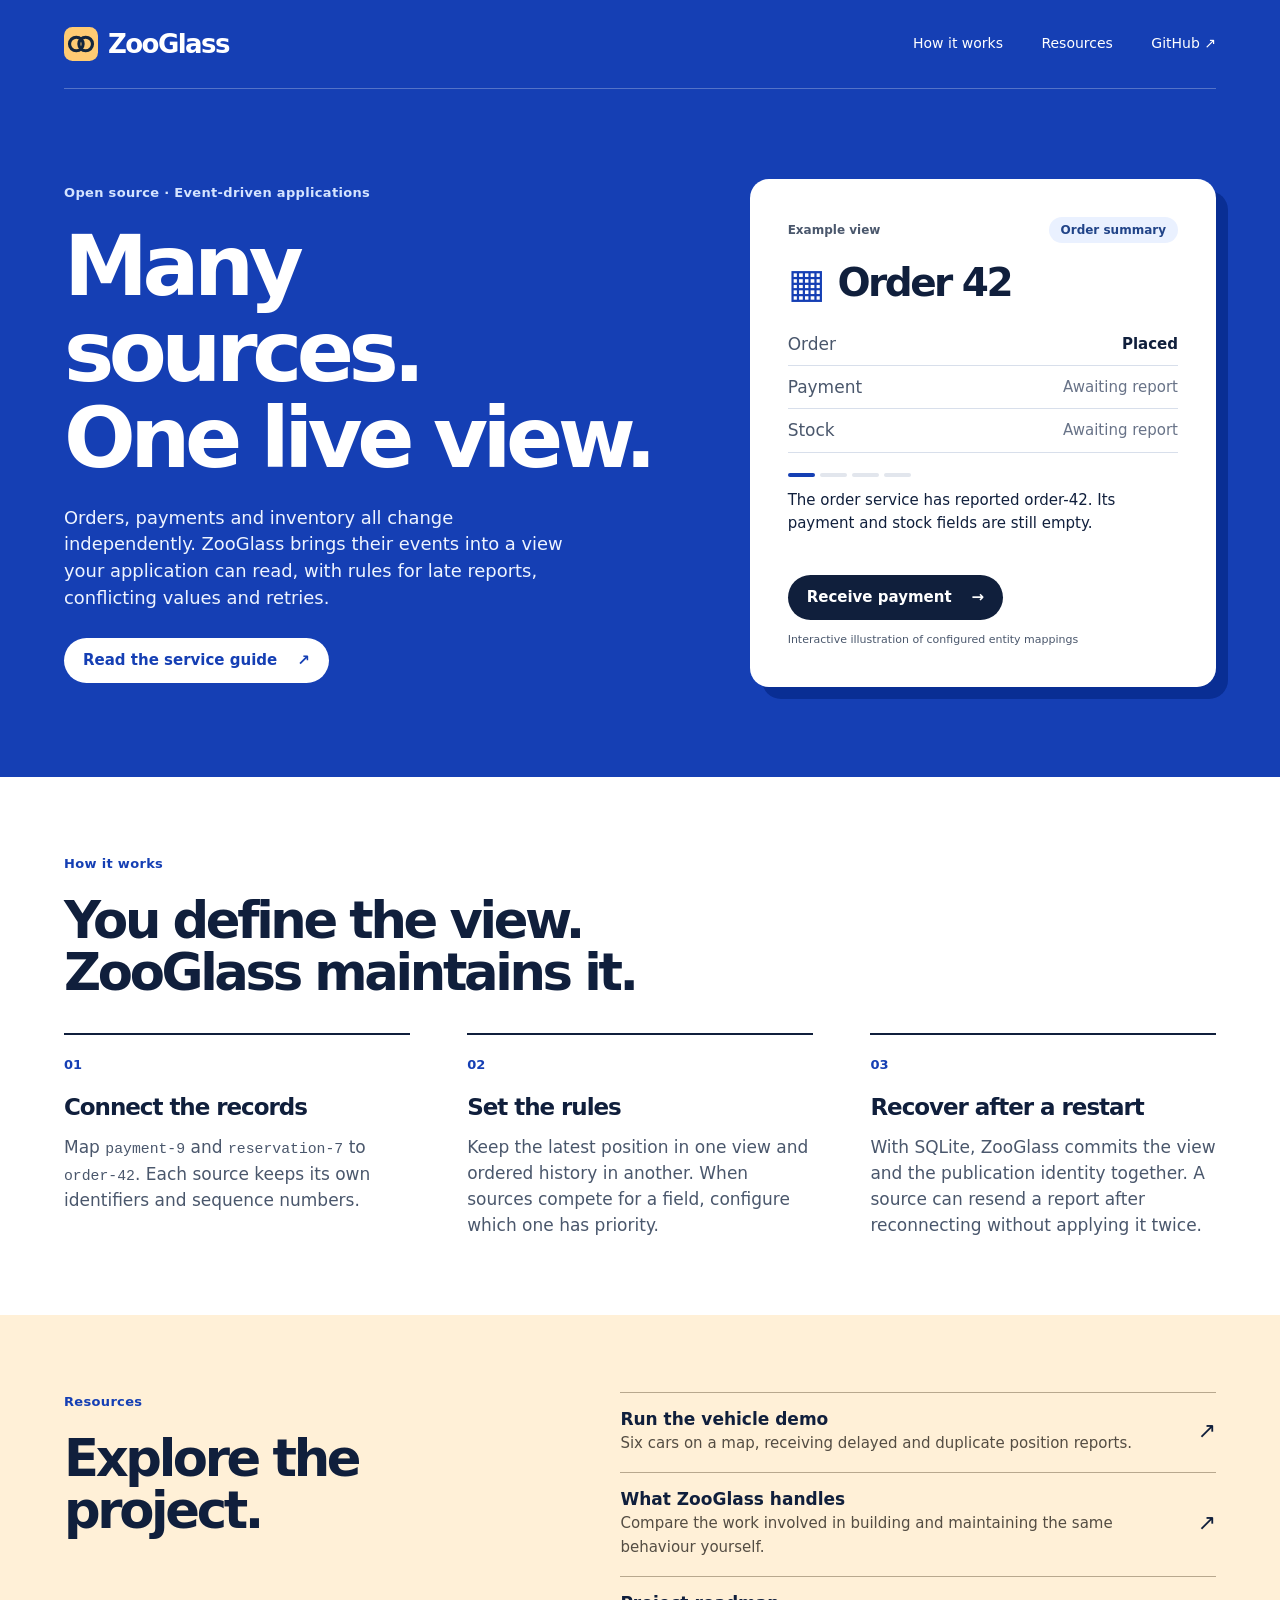
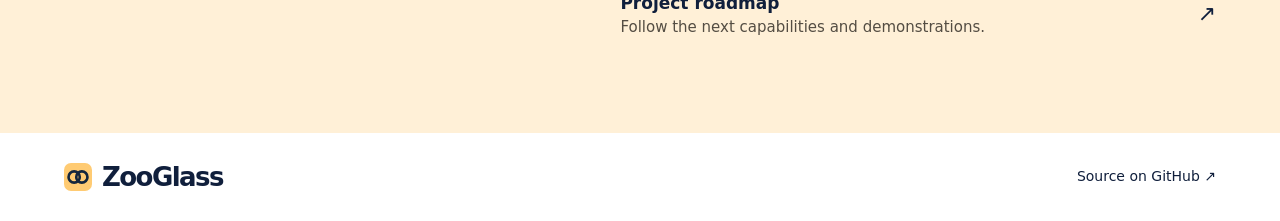
==== commit e1d9d1ed: "Introduce ZooGlass through a multi-source order view" ====
--- a/site/index.html
+++ b/site/index.html
@@ -1,30 +1,59 @@
 <!doctype html>
 <html lang="en">
 <head>
-  <meta charset="utf-8"><meta name="viewport" content="width=device-width, initial-scale=1">
-  <meta name="theme-color" content="#f7f7ef"><meta name="description" content="ZooGlass maintains event-driven live views across independent sources. Explore how it handles late reports, conflicting values and retries.">
-  <link rel="canonical" href="https://zooglass.io/"><link rel="icon" href="assets/mark.svg" type="image/svg+xml">
-  <link rel="stylesheet" href="style.css"><script defer src="example.js"></script><title>ZooGlass · Event-driven live views</title>
+  <meta charset="utf-8">
+  <meta name="viewport" content="width=device-width, initial-scale=1">
+  <meta name="theme-color" content="#153fb4">
+  <meta name="description" content="ZooGlass maintains live application views from independent event streams. Explore a multi-source order view, source priority and durable recovery.">
+  <link rel="canonical" href="https://zooglass.io/">
+  <link rel="icon" href="assets/mark.svg" type="image/svg+xml">
+  <link rel="stylesheet" href="style.css">
+  <script defer src="example.js"></script>
+  <title>ZooGlass · Live views across systems</title>
 </head>
 <body>
 <a class="skip" href="#main">Skip to content</a>
-<header class="wrap mast"><a class="brand" href="./"><img src="assets/mark.svg" width="40" height="40" alt="">ZooGlass</a><nav aria-label="Main navigation"><a href="#field-example">Example</a><a href="#fleet">Fleet demo</a><a class="repo" href="https://github.com/sproates/zooglass">GitHub ↗</a></nav></header>
+<div class="opening">
+<header class="frame mast">
+  <a class="brand" href="./" aria-label="ZooGlass home"><img src="assets/mark.svg" width="34" height="34" alt="">ZooGlass</a>
+  <nav aria-label="Site navigation"><a href="#how">How it works</a><a href="#resources">Resources</a><a href="https://github.com/sproates/zooglass">GitHub ↗</a></nav>
+</header>
 <main id="main">
-<section class="wrap hero">
-  <div class="intro"><div class="kicker"><i></i> Distributed systems field guide</div><h1>Event-driven<br><span>live views.</span></h1><p>Build a live picture from independent event streams. ZooGlass keeps track of what each source reported, even when updates arrive late or twice.</p><a class="cta" href="#field-example">Explore an event stream <b aria-hidden="true">↓</b></a></div>
-  <figure class="plate"><div class="plate-head"><span>ZG / FIG. 01</span><span>View projection</span></div><img src="assets/plates.svg" alt="Three stacked glass plates represent the incoming stream, its latest value and its ordered history." width="600" height="390"><figcaption>One feed, two interpretations <span>01 / 03</span></figcaption></figure>
+<section class="frame hero">
+  <div class="hero-copy">
+    <p class="eyebrow">Open source · Event-driven applications</p>
+    <h1>Many sources.<br>One live view.</h1>
+    <p class="lede">Orders, payments and inventory all change independently. ZooGlass brings their events into a view your application can read, with rules for late reports, conflicting values and retries.</p>
+    <a class="button" href="https://github.com/sproates/zooglass/blob/main/zooglass/README.md">Read the service guide <span aria-hidden="true">↗</span></a>
+  </div>
+  <div class="example" aria-label="Interactive order example">
+    <div class="example-head"><span>Example view</span><span class="tag">Order summary</span></div>
+    <div class="order-title"><span class="parcel" aria-hidden="true">▦</span><h2>Order 42</h2></div>
+    <dl aria-live="polite" aria-atomic="true">
+      <div><dt>Order</dt><dd>Placed</dd></div>
+      <div id="payment-row"><dt>Payment</dt><dd id="payment">Awaiting report</dd></div>
+      <div id="stock-row"><dt>Stock</dt><dd id="stock">Awaiting report</dd></div>
+    </dl>
+    <div class="delivery"><div class="indicator" aria-hidden="true"><i></i><i></i><i></i><i></i></div>
+      <p id="detail" aria-live="polite">The order service has reported order-42. Its payment and stock fields are still empty.</p>
+      <button id="advance" type="button" hidden>Receive payment <span aria-hidden="true">→</span></button>
+    </div>
+    <small>Interactive illustration of configured entity mappings</small>
+  </div>
 </section>
-<section id="field-example" class="lab"><div class="wrap"><div class="section-label"><span>01</span> Interactive example</div><div class="lab-title"><h2>The late arrival.</h2><p>A vehicle sends three position reports. Report 41 takes the long way round. Select a delivery to see the two views it feeds.</p></div>
- <div class="console"><div class="controls"><h3>Delivery order</h3><div id="steps" class="steps" role="group" aria-label="Choose a delivery"><button type="button" data-step="0" aria-pressed="false">40</button><button type="button" data-step="1" aria-pressed="false">42</button><button type="button" data-step="2" aria-pressed="true">41</button><button type="button" data-step="3" aria-pressed="false">41 <small>retry</small></button></div></div>
- <div class="outputs" aria-live="polite" aria-atomic="true"><div><h3>Latest position report</h3><strong id="latest">42</strong></div><div><h3>Received history</h3><strong id="history">40 · 41 · 42</strong></div><p id="note">Report 41 fills the gap in history. Report 42 still supplies the latest position.</p></div></div>
- <p class="caption">Illustrated playback of the ZooGlass ordering rules. <a href="https://github.com/sproates/zooglass/blob/main/zooglass/docs/v2-ingestion.md">Read the ingestion contract ↗</a></p></div></section>
-<section class="wrap rules"><div class="section-label"><span>02</span> Inside ZooGlass</div><h2>Where the rules live.</h2><dl>
- <div><dt><i>01</i> Connect identities</dt><dd>Your order system knows <code>order-42</code>. Your payment provider knows <code>payment-9</code>. A configured mapping brings their updates into the same order view.</dd></div>
- <div><dt><i>02</i> Choose a source</dt><dd>A primary courier can outrank a backup even when the backup has a higher sequence number. Each source keeps its own ordering history.</dd></div>
- <div><dt><i>03</i> Recover a view</dt><dd>With SQLite storage, ZooGlass commits view changes and publication identities together. After a restart, a source can retry a report and recover its original commit version.</dd></div>
- </dl><a class="textlink" href="https://github.com/sproates/zooglass/blob/main/zooglass/README.md">Read the service guide ↗</a></section>
-<section id="fleet" class="fleet"><div class="wrap fleet-inner"><div><div class="section-label"><span>03</span> Field observation</div><h2>Six cars in<br>Gibraltar.</h2><p>Watch six simulated cars drive real streets. Workbench introduces delayed, missing and duplicate reports. ZooGlass maintains the positions. The map shows when a car last reported.</p><a class="cta" href="https://github.com/sproates/zooglass/blob/main/workbench/docs/continuous-driving.md">Run the fleet demo <b aria-hidden="true">↗</b></a></div>
- <figure><a href="assets/gibraltar.png" aria-label="Open full-size fleet demo screenshot"><img loading="lazy" src="assets/gibraltar.png" alt="ZooGlass fleet demo with six numbered vehicle markers on a street map of Gibraltar."></a><figcaption>Gibraltar fleet · Demo capture <span>FIG. 02</span></figcaption></figure></div></section>
-</main>
-<footer class="wrap"><a class="brand" href="./"><img src="assets/mark.svg" width="32" height="32" alt="">ZooGlass</a><div><a href="https://github.com/sproates/zooglass/blob/main/ROADMAP.md">Roadmap ↗</a><a href="https://github.com/sproates/zooglass">Source code ↗</a></div></footer>
+</main></div>
+<section class="frame content" id="how" aria-labelledby="how-title">
+  <div class="section-intro"><p class="eyebrow">How it works</p><h2 id="how-title">You define the view.<br>ZooGlass maintains it.</h2></div>
+  <div class="stories">
+    <article><span class="index">01</span><h3>Connect the records</h3><p>Map <code>payment-9</code> and <code>reservation-7</code> to <code>order-42</code>. Each source keeps its own identifiers and sequence numbers.</p></article>
+    <article><span class="index">02</span><h3>Set the rules</h3><p>Keep the latest position in one view and ordered history in another. When sources compete for a field, configure which one has priority.</p></article>
+    <article><span class="index">03</span><h3>Recover after a restart</h3><p>With SQLite, ZooGlass commits the view and the publication identity together. A source can resend a report after reconnecting without applying it twice.</p></article>
+  </div>
+</section>
+<section class="resources" id="resources"><div class="frame resource-grid"><div><p class="eyebrow">Resources</p><h2>Explore the project.</h2></div><div class="links">
+<a href="https://github.com/sproates/zooglass/blob/main/workbench/docs/continuous-driving.md"><span><b>Run the vehicle demo</b><small>Six cars on a map, receiving delayed and duplicate position reports.</small></span><em aria-hidden="true">↗</em></a>
+<a href="https://github.com/sproates/zooglass/blob/main/docs/developer-value.md"><span><b>What ZooGlass handles</b><small>Compare the work involved in building and maintaining the same behaviour yourself.</small></span><em aria-hidden="true">↗</em></a>
+<a href="https://github.com/sproates/zooglass/blob/main/ROADMAP.md"><span><b>Project roadmap</b><small>Follow the next capabilities and demonstrations.</small></span><em aria-hidden="true">↗</em></a>
+</div></div></section>
+<footer class="frame"><a class="brand" href="./"><img src="assets/mark.svg" width="28" height="28" alt="">ZooGlass</a><a href="https://github.com/sproates/zooglass">Source on GitHub ↗</a></footer>
 </body></html>
--- a/site/style.css
+++ b/site/style.css
@@ -1,91 +1,78 @@
 :root {
   color-scheme: light;
-  --paper: #f7f7ef;
-  --ink: #262436;
-  --line: #a6a4a4;
-  --violet: #655096;
-  --lime: #d3f399;
-  --mono: ui-monospace, SFMono-Regular, Consolas, monospace;
+  --blue: #153fb4;
+  --deep: #101f3c;
+  --amber: #ffcb73;
+  --muted: #4a576c;
 }
 * { box-sizing: border-box; }
-body { margin: 0; color: var(--ink); background: var(--paper); font: 17px/1.5 "Helvetica Neue", Arial, sans-serif; }
-.wrap { width: min(1280px, 90%); margin-inline: auto; }
+body { margin: 0; color: var(--deep); font: 17px/1.54 system-ui, sans-serif; background: white; }
+.frame { width: min(1190px, 90%); margin-inline: auto; }
 a { color: inherit; text-underline-offset: .2em; }
-a:focus-visible, button:focus-visible { outline: 3px solid #9a50d2; outline-offset: 4px; }
-.skip { position: absolute; top: -6rem; left: 1rem; padding: .7rem; background: white; z-index: 5; }
-.skip:focus { top: .5rem; }
-.mast, footer { display: flex; align-items: center; justify-content: space-between; gap: 18px; }
-.mast { padding-block: 18px; border-bottom: 1px solid var(--ink); }
-.brand { display: inline-flex; gap: 9px; align-items: center; font-size: 26px; letter-spacing: -.06em; font-weight: 750; text-decoration: none; }
-nav, footer > div { display: flex; align-items: center; gap: clamp(14px, 3vw, 42px); }
-nav a, footer a, .textlink { font-weight: 600; font-size: 15px; text-decoration: none; }
-nav a:hover, footer a:hover, .textlink:hover { text-decoration: underline; }
-.repo { padding: 7px 15px; border: 1px solid var(--ink); border-radius: 20px; }
-.hero { display: grid; grid-template-columns: .95fr 1.05fr; align-items: center; gap: 5%; padding-block: clamp(48px, 7vw, 100px); }
-.kicker, .section-label, .plate-head, figcaption, h3 { font: 600 12px/1.4 var(--mono); letter-spacing: .07em; text-transform: uppercase; }
-.kicker, .section-label { display: flex; align-items: center; gap: 12px; }
-.kicker i { width: 12px; height: 12px; border-radius: 50%; background: var(--lime); border: 1px solid var(--ink); }
-h1, h2 { margin: 0; font-weight: 570; letter-spacing: -.075em; line-height: .97; }
-h1 { font-size: clamp(60px, 7.8vw, 112px); margin: 22px 0; }
-h1 span { color: var(--violet); }
-.intro > p, .fleet p, .lab-title > p { max-width: 44ch; margin: 0; }
-.cta { display: inline-flex; align-items: center; gap: 20px; margin-top: 28px; background: var(--ink); color: white; padding: 12px 17px; border-radius: 4px; text-decoration: none; font-size: 15px; font-weight: 600; }
-.cta b { color: var(--lime); font-size: 20px; line-height: 1; }
-.cta:hover { background: #493b63; }
-figure { margin: 0; }
-.plate { padding: 15px; border: 1px solid #767081; background: #eeecf3; transform: rotate(-1.5deg); box-shadow: 5px 6px 0 #d9d5df; }
-.plate-head, figcaption { display: flex; justify-content: space-between; align-items: center; gap: 8px; font-size: 10px; }
-.plate-head { padding-bottom: 10px; border-bottom: 1px solid #96909e; }
-.plate img { display: block; width: 100%; height: auto; }
-figcaption { border-top: 1px solid #96909e; padding-top: 10px; }
-.lab { padding-block: 45px 36px; background: #eae6f6; border-block: 1px solid var(--ink); }
-.section-label span { padding-right: 10px; border-right: 1px solid; font-weight: 500; }
-h2 { font-size: clamp(43px, 5.1vw, 76px); }
-.lab-title { display: flex; justify-content: space-between; align-items: end; gap: 32px; margin: 22px 0 28px; }
-.lab-title > p { max-width: 46ch; }
-.console { background: #faf9f4; border: 1px solid var(--ink); display: grid; grid-template-columns: .9fr 1.4fr; }
-.controls, .outputs { padding: clamp(20px, 3vw, 42px); }
-h3 { margin: 0 0 16px; color: #514e5c; }
-.controls { border-right: 1px solid var(--ink); }
-.steps { display: flex; flex-wrap: wrap; gap: 7px; }
-.steps button { position: relative; cursor: pointer; padding: 9px 11px; min-height: 44px; font: 600 19px var(--mono); color: var(--ink); background: transparent; border: 1px solid #9993a1; border-radius: 3px; }
-.steps small { font: 12px var(--mono); }
-.steps button[aria-pressed=true] { background: var(--lime); border-color: var(--ink); box-shadow: 0 3px 0 var(--ink); }
-.outputs { display: grid; grid-template-columns: 1fr 1.5fr; column-gap: 16px; }
-.outputs strong { font: 550 clamp(26px, 2.9vw, 44px)/1 var(--mono); letter-spacing: -.07em; }
-.outputs p { grid-column: 1/-1; margin: 20px 0 0; min-height: 3em; }
-.caption { font-size: 13px; color: #51495e; margin-bottom: 0; }
-.rules, .fleet { padding-block: clamp(54px, 7vw, 95px); }
-.rules h2, .fleet h2 { margin: 21px 0; }
-dl { margin: 35px 0 24px; }
-dl > div { display: grid; grid-template-columns: .95fr 1.05fr; gap: 5%; border-top: 1px solid var(--line); padding: 20px 0; }
-dl > div:last-child { border-bottom: 1px solid var(--line); }
-dt { font-size: clamp(22px, 2.6vw, 36px); font-weight: 550; letter-spacing: -.055em; }
-dt i { font: 12px var(--mono); color: var(--violet); margin-right: 14px; vertical-align: middle; }
-dd { margin: 0; max-width: 61ch; }
-code { font: .9em var(--mono); }
-.fleet { border-block: 1px solid var(--ink); background: #e2eccf; }
-.fleet-inner { display: grid; grid-template-columns: .85fr 1.15fr; align-items: center; gap: 6%; }
-.fleet figure { background: var(--paper); border: 1px solid var(--ink); padding: 9px; }
-.fleet img { display: block; width: 100%; }
-footer { padding-block: 28px; }
+a:focus-visible, button:focus-visible { outline: 3px solid #e77725; outline-offset: 4px; }
+.skip { position: absolute; top: -70px; left: 1rem; padding: .6rem; background: white; z-index: 2; }
+.skip:focus { top: 1rem; }
+.opening { background: var(--blue); color: white; }
+.mast, footer, nav, .brand { display: flex; align-items: center; }
+.mast, footer { justify-content: space-between; }
+.mast { padding-block: 24px; border-bottom: 1px solid #ffffff45; gap: 15px; }
+.brand { gap: 10px; font-size: 26px; font-weight: 680; letter-spacing: -.06em; text-decoration: none; }
+nav { gap: clamp(15px, 3vw, 40px); }
+nav a, footer > a:last-child { font-size: 14px; text-decoration: none; }
+nav a:hover, footer a:hover { text-decoration: underline; }
+.hero { display: grid; grid-template-columns: 1.12fr .88fr; align-items: center; gap: 8%; padding-block: clamp(65px, 7vw, 110px); }
+.eyebrow { font-size: 13px; font-weight: 660; margin: 0 0 20px; letter-spacing: .025em; }
+.hero .eyebrow { color: #d5e4ff; }
+h1, h2, h3, p { margin-top: 0; }
+h1, h2 { letter-spacing: -.065em; line-height: 1.02; }
+h1 { font-size: clamp(60px, 6.6vw, 101px); font-weight: 610; margin-bottom: 23px; }
+.lede { color: #eef4ff; max-width: 46ch; font-size: clamp(17px, 1.4vw, 21px); line-height: 1.5; }
+.button, button { display: inline-flex; gap: 20px; align-items: center; justify-content: space-between; border-radius: 30px; padding: 12px 19px; text-decoration: none; font: 650 15px/1.4 system-ui,sans-serif; }
+.button { background: white; color: var(--blue); margin-top: 8px; }
+button { border: 0; background: var(--deep); color: white; cursor: pointer; }
+button[hidden] { display: none; }
+.button:hover { background: var(--amber); }
+button:hover { background: var(--blue); }
+.example { background: white; color: var(--deep); border-radius: 19px; padding: clamp(22px, 3vw, 38px); box-shadow: 12px 12px 0 #092e94; }
+.example-head { display: flex; align-items: center; justify-content: space-between; gap: 12px; color: var(--muted); font-size: 12px; font-weight: 650; }
+.tag { color: #214488; background: #eaf1ff; padding: 4px 12px; border-radius: 18px; }
+.order-title { display: flex; align-items: center; gap: 12px; margin-top: 20px; }
+.order-title h2 { margin: 0; font-size: 39px; }
+.parcel { color: var(--blue); font-size: 40px; line-height: 1; }
+dl { margin: 20px 0; }
+dl > div { display: flex; justify-content: space-between; gap: 10px; align-items: center; padding: 8px 0; border-bottom: 1px solid #d8dfeb; }
+dt { color: var(--muted); }
+dd { margin: 0; font-size: 15px; font-weight: 650; }
+.example[data-step="0"] #payment, .example[data-step="0"] #stock, .example[data-step="1"] #stock { color: #687388; font-weight: 450; }
+.indicator { display: flex; gap: 5px; }
+.indicator i { width: 27px; height: 4px; background: #e2e6ed; border-radius: 3px; }
+.indicator .filled { background: var(--blue); }
+.delivery p { font-size: 15px; margin: 12px 0 17px; min-height: 4.65em; }
+.example > small { display: block; font-size: 11px; margin-top: 12px; color: var(--muted); }
+.content, .resources { padding-block: clamp(48px, 6vw, 88px); }
+.section-intro .eyebrow, .resources .eyebrow { color: var(--blue); }
+.section-intro h2, .resources h2 { font-size: clamp(39px, 4vw, 61px); font-weight: 600; margin-bottom: 0; }
+.stories { display: grid; grid-template-columns: repeat(3, 1fr); gap: 5%; margin-top: 35px; }
+article { border-top: 2px solid var(--deep); padding-top: 15px; }
+.index { color: var(--blue); font-size: 13px; font-weight: 650; }
+h3 { font-size: 23px; font-weight: 650; letter-spacing: -.045em; margin: 14px 0 8px; }
+article p { margin: 0; color: var(--muted); }
+code { font-size: .87em; }
+.resources { background: #fff0d7; }
+.resource-grid { display: grid; grid-template-columns: .9fr 1.1fr; gap: 6%; }
+.links a { display: flex; align-items: center; gap: 16px; justify-content: space-between; padding: 13px 0 17px; border-top: 1px solid #b8a88e; text-decoration: none; }
+.links a:hover b { text-decoration: underline; }
+.links small { display: block; font-size: 15px; color: #544d43; }
+.links em { font-style: normal; font-size: 22px; }
+footer { padding-block: 24px; }
 @media (max-width: 760px) {
-  .hero, .fleet-inner { grid-template-columns: 1fr; gap: 32px; }
-  .hero { padding-block: 36px; }
-  .plate { width: min(100%, 540px); margin: auto; }
-  .console { grid-template-columns: 1fr; }
-  .controls { border: 0; border-bottom: 1px solid var(--line); }
-  .lab-title { display: grid; gap: 14px; }
-  dl > div { grid-template-columns: 1fr; gap: 7px; }
+  .hero, .resource-grid { grid-template-columns: 1fr; gap: 30px; }
+  .hero { padding-block: 39px 43px; }
+  .stories { grid-template-columns: 1fr; gap: 22px; }
+  .delivery p { min-height: 3em; }
+  .mast { padding-block: 17px; flex-wrap: wrap; }
+  .brand { font-size: 22px; }
+  nav { gap: 13px; }
+  nav a { font-size: 13px; }
+  .example { box-shadow: 6px 6px 0 #092e94; }
 }
-@media (max-width: 460px) {
-  .mast { flex-wrap: wrap; gap: 8px; padding-block: 12px; }
-  .mast .brand { font-size: 23px; }
-  .mast img { width: 28px; height: 28px; }
-  nav { gap: 12px; }
-  nav a, footer a { font-size: 13px; }
-  .repo { padding: 4px 8px; }
-  .outputs { grid-template-columns: 1fr 1.4fr; }
-  h3 { font-size: 10px; }
-  .kicker, .section-label { font-size: 10px; }
-}
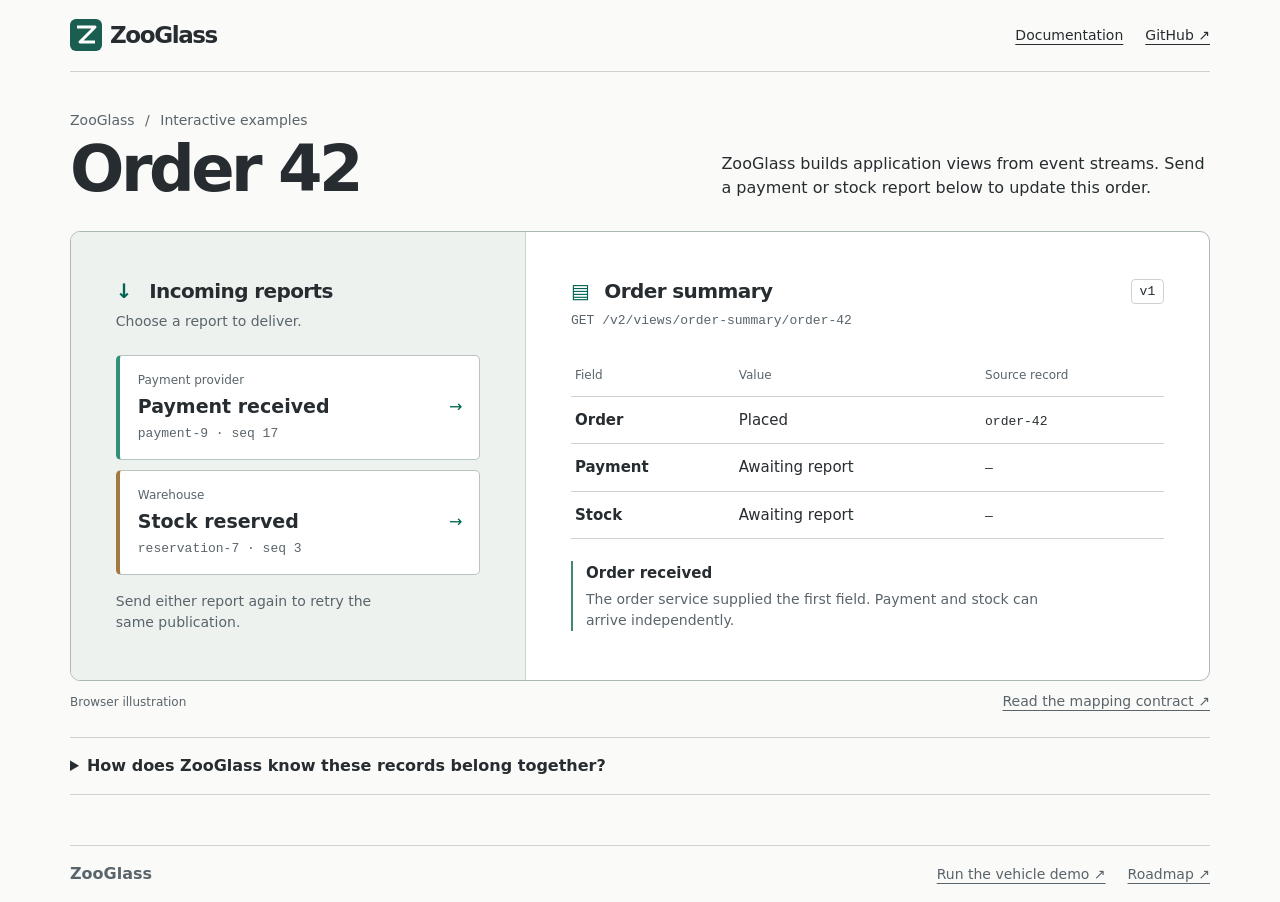
==== commit 5bc3788c: "Make the order workspace the homepage" ====
--- a/site/index.html
+++ b/site/index.html
@@ -1,59 +1,33 @@
 <!doctype html>
-<html lang="en">
-<head>
-  <meta charset="utf-8">
-  <meta name="viewport" content="width=device-width, initial-scale=1">
-  <meta name="theme-color" content="#153fb4">
-  <meta name="description" content="ZooGlass maintains live application views from independent event streams. Explore a multi-source order view, source priority and durable recovery.">
-  <link rel="canonical" href="https://zooglass.io/">
-  <link rel="icon" href="assets/mark.svg" type="image/svg+xml">
-  <link rel="stylesheet" href="style.css">
-  <script defer src="example.js"></script>
-  <title>ZooGlass · Live views across systems</title>
-</head>
-<body>
-<a class="skip" href="#main">Skip to content</a>
-<div class="opening">
-<header class="frame mast">
-  <a class="brand" href="./" aria-label="ZooGlass home"><img src="assets/mark.svg" width="34" height="34" alt="">ZooGlass</a>
-  <nav aria-label="Site navigation"><a href="#how">How it works</a><a href="#resources">Resources</a><a href="https://github.com/sproates/zooglass">GitHub ↗</a></nav>
-</header>
-<main id="main">
-<section class="frame hero">
-  <div class="hero-copy">
-    <p class="eyebrow">Open source · Event-driven applications</p>
-    <h1>Many sources.<br>One live view.</h1>
-    <p class="lede">Orders, payments and inventory all change independently. ZooGlass brings their events into a view your application can read, with rules for late reports, conflicting values and retries.</p>
-    <a class="button" href="https://github.com/sproates/zooglass/blob/main/zooglass/README.md">Read the service guide <span aria-hidden="true">↗</span></a>
-  </div>
-  <div class="example" aria-label="Interactive order example">
-    <div class="example-head"><span>Example view</span><span class="tag">Order summary</span></div>
-    <div class="order-title"><span class="parcel" aria-hidden="true">▦</span><h2>Order 42</h2></div>
-    <dl aria-live="polite" aria-atomic="true">
-      <div><dt>Order</dt><dd>Placed</dd></div>
-      <div id="payment-row"><dt>Payment</dt><dd id="payment">Awaiting report</dd></div>
-      <div id="stock-row"><dt>Stock</dt><dd id="stock">Awaiting report</dd></div>
-    </dl>
-    <div class="delivery"><div class="indicator" aria-hidden="true"><i></i><i></i><i></i><i></i></div>
-      <p id="detail" aria-live="polite">The order service has reported order-42. Its payment and stock fields are still empty.</p>
-      <button id="advance" type="button" hidden>Receive payment <span aria-hidden="true">→</span></button>
-    </div>
-    <small>Interactive illustration of configured entity mappings</small>
-  </div>
+<html lang="en"><head>
+<meta charset="utf-8"><meta name="viewport" content="width=device-width, initial-scale=1">
+<meta name="theme-color" content="#fafaf8"><meta name="description" content="Explore how ZooGlass builds an order view from independent event streams.">
+<link rel="canonical" href="https://zooglass.io/"><link rel="icon" href="assets/mark.svg" type="image/svg+xml">
+<link rel="stylesheet" href="style.css"><script defer src="example.js"></script><title>ZooGlass · Order view</title></head>
+<body><a class="skip" href="#workspace">Skip to order view</a>
+<header><a href="./" class="brand"><img alt="" src="assets/mark.svg" width="32" height="32">ZooGlass</a>
+<nav aria-label="Project"><a href="https://github.com/sproates/zooglass/blob/main/zooglass/README.md">Documentation</a><a href="https://github.com/sproates/zooglass">GitHub ↗</a></nav></header>
+<main id="workspace">
+<div class="title"><div><p class="crumb">ZooGlass <span>/</span> Interactive examples</p><h1>Order 42</h1></div><p>ZooGlass builds application views from event streams. Send a payment or stock report below to update this order.</p></div>
+<div class="workspace">
+<section class="inbox" aria-labelledby="incoming"><h2 id="incoming"><span class="icon" aria-hidden="true">↓</span> Incoming reports</h2>
+<p class="hint">Choose a report to deliver.</p>
+<div class="reports" role="group" aria-label="Deliver a report">
+<button data-report="payment"><span class="source">Payment provider</span><strong>Payment received</strong><code>payment-9 · seq 17</code><i aria-hidden="true">→</i></button>
+<button data-report="stock"><span class="source">Warehouse</span><strong>Stock reserved</strong><code>reservation-7 · seq 3</code><i aria-hidden="true">→</i></button>
+</div><p class="tip">Send either report again to retry the same publication.</p>
 </section>
-</main></div>
-<section class="frame content" id="how" aria-labelledby="how-title">
-  <div class="section-intro"><p class="eyebrow">How it works</p><h2 id="how-title">You define the view.<br>ZooGlass maintains it.</h2></div>
-  <div class="stories">
-    <article><span class="index">01</span><h3>Connect the records</h3><p>Map <code>payment-9</code> and <code>reservation-7</code> to <code>order-42</code>. Each source keeps its own identifiers and sequence numbers.</p></article>
-    <article><span class="index">02</span><h3>Set the rules</h3><p>Keep the latest position in one view and ordered history in another. When sources compete for a field, configure which one has priority.</p></article>
-    <article><span class="index">03</span><h3>Recover after a restart</h3><p>With SQLite, ZooGlass commits the view and the publication identity together. A source can resend a report after reconnecting without applying it twice.</p></article>
-  </div>
-</section>
-<section class="resources" id="resources"><div class="frame resource-grid"><div><p class="eyebrow">Resources</p><h2>Explore the project.</h2></div><div class="links">
-<a href="https://github.com/sproates/zooglass/blob/main/workbench/docs/continuous-driving.md"><span><b>Run the vehicle demo</b><small>Six cars on a map, receiving delayed and duplicate position reports.</small></span><em aria-hidden="true">↗</em></a>
-<a href="https://github.com/sproates/zooglass/blob/main/docs/developer-value.md"><span><b>What ZooGlass handles</b><small>Compare the work involved in building and maintaining the same behaviour yourself.</small></span><em aria-hidden="true">↗</em></a>
-<a href="https://github.com/sproates/zooglass/blob/main/ROADMAP.md"><span><b>Project roadmap</b><small>Follow the next capabilities and demonstrations.</small></span><em aria-hidden="true">↗</em></a>
-</div></div></section>
-<footer class="frame"><a class="brand" href="./"><img src="assets/mark.svg" width="28" height="28" alt="">ZooGlass</a><a href="https://github.com/sproates/zooglass">Source on GitHub ↗</a></footer>
+<section class="snapshot" aria-labelledby="result"><div class="snapshot-head"><h2 id="result"><span class="icon" aria-hidden="true">▤</span> Order summary</h2><span class="version" id="version">v1</span></div>
+<p class="endpoint">GET /v2/views/order-summary/order-42</p>
+<table><caption class="sr">Current view fields and their source records</caption><thead><tr><th>Field</th><th>Value</th><th>Source record</th></tr></thead><tbody>
+<tr><th scope="row">Order</th><td>Placed</td><td><code>order-42</code></td></tr>
+<tr id="payment-row"><th scope="row">Payment</th><td id="payment">Awaiting report</td><td><code id="payment-key">—</code></td></tr>
+<tr id="stock-row"><th scope="row">Stock</th><td id="stock">Awaiting report</td><td><code id="stock-key">—</code></td></tr>
+</tbody></table>
+<div class="receipt" role="status"><b id="outcome">Order received</b><p id="detail">The order service supplied the first field. Payment and stock can arrive independently.</p></div>
+<button id="reset" type="button" hidden>Reset example</button>
+</section></div>
+<div class="footnote"><span>Browser illustration</span><a href="https://github.com/sproates/zooglass/blob/main/docs/design/relationships-and-conflicts.md">Read the mapping contract ↗</a></div>
+<details><summary>How does ZooGlass know these records belong together?</summary><p>The application configures a lookup from the provider’s payment-9 and the warehouse’s reservation-7 to order-42. The order view uses that shared ID. ZooGlass retains each report’s original source, entity and sequence so it can recognise a retry.</p></details>
+</main><footer><span>ZooGlass</span><a href="https://github.com/sproates/zooglass/blob/main/workbench/docs/continuous-driving.md">Run the vehicle demo ↗</a><a href="https://github.com/sproates/zooglass/blob/main/ROADMAP.md">Roadmap ↗</a></footer>
 </body></html>
--- a/site/style.css
+++ b/site/style.css
@@ -1,78 +1,53 @@
-:root {
-  color-scheme: light;
-  --blue: #153fb4;
-  --deep: #101f3c;
-  --amber: #ffcb73;
-  --muted: #4a576c;
-}
-* { box-sizing: border-box; }
-body { margin: 0; color: var(--deep); font: 17px/1.54 system-ui, sans-serif; background: white; }
-.frame { width: min(1190px, 90%); margin-inline: auto; }
-a { color: inherit; text-underline-offset: .2em; }
-a:focus-visible, button:focus-visible { outline: 3px solid #e77725; outline-offset: 4px; }
-.skip { position: absolute; top: -70px; left: 1rem; padding: .6rem; background: white; z-index: 2; }
-.skip:focus { top: 1rem; }
-.opening { background: var(--blue); color: white; }
-.mast, footer, nav, .brand { display: flex; align-items: center; }
-.mast, footer { justify-content: space-between; }
-.mast { padding-block: 24px; border-bottom: 1px solid #ffffff45; gap: 15px; }
-.brand { gap: 10px; font-size: 26px; font-weight: 680; letter-spacing: -.06em; text-decoration: none; }
-nav { gap: clamp(15px, 3vw, 40px); }
-nav a, footer > a:last-child { font-size: 14px; text-decoration: none; }
-nav a:hover, footer a:hover { text-decoration: underline; }
-.hero { display: grid; grid-template-columns: 1.12fr .88fr; align-items: center; gap: 8%; padding-block: clamp(65px, 7vw, 110px); }
-.eyebrow { font-size: 13px; font-weight: 660; margin: 0 0 20px; letter-spacing: .025em; }
-.hero .eyebrow { color: #d5e4ff; }
-h1, h2, h3, p { margin-top: 0; }
-h1, h2 { letter-spacing: -.065em; line-height: 1.02; }
-h1 { font-size: clamp(60px, 6.6vw, 101px); font-weight: 610; margin-bottom: 23px; }
-.lede { color: #eef4ff; max-width: 46ch; font-size: clamp(17px, 1.4vw, 21px); line-height: 1.5; }
-.button, button { display: inline-flex; gap: 20px; align-items: center; justify-content: space-between; border-radius: 30px; padding: 12px 19px; text-decoration: none; font: 650 15px/1.4 system-ui,sans-serif; }
-.button { background: white; color: var(--blue); margin-top: 8px; }
-button { border: 0; background: var(--deep); color: white; cursor: pointer; }
-button[hidden] { display: none; }
-.button:hover { background: var(--amber); }
-button:hover { background: var(--blue); }
-.example { background: white; color: var(--deep); border-radius: 19px; padding: clamp(22px, 3vw, 38px); box-shadow: 12px 12px 0 #092e94; }
-.example-head { display: flex; align-items: center; justify-content: space-between; gap: 12px; color: var(--muted); font-size: 12px; font-weight: 650; }
-.tag { color: #214488; background: #eaf1ff; padding: 4px 12px; border-radius: 18px; }
-.order-title { display: flex; align-items: center; gap: 12px; margin-top: 20px; }
-.order-title h2 { margin: 0; font-size: 39px; }
-.parcel { color: var(--blue); font-size: 40px; line-height: 1; }
-dl { margin: 20px 0; }
-dl > div { display: flex; justify-content: space-between; gap: 10px; align-items: center; padding: 8px 0; border-bottom: 1px solid #d8dfeb; }
-dt { color: var(--muted); }
-dd { margin: 0; font-size: 15px; font-weight: 650; }
-.example[data-step="0"] #payment, .example[data-step="0"] #stock, .example[data-step="1"] #stock { color: #687388; font-weight: 450; }
-.indicator { display: flex; gap: 5px; }
-.indicator i { width: 27px; height: 4px; background: #e2e6ed; border-radius: 3px; }
-.indicator .filled { background: var(--blue); }
-.delivery p { font-size: 15px; margin: 12px 0 17px; min-height: 4.65em; }
-.example > small { display: block; font-size: 11px; margin-top: 12px; color: var(--muted); }
-.content, .resources { padding-block: clamp(48px, 6vw, 88px); }
-.section-intro .eyebrow, .resources .eyebrow { color: var(--blue); }
-.section-intro h2, .resources h2 { font-size: clamp(39px, 4vw, 61px); font-weight: 600; margin-bottom: 0; }
-.stories { display: grid; grid-template-columns: repeat(3, 1fr); gap: 5%; margin-top: 35px; }
-article { border-top: 2px solid var(--deep); padding-top: 15px; }
-.index { color: var(--blue); font-size: 13px; font-weight: 650; }
-h3 { font-size: 23px; font-weight: 650; letter-spacing: -.045em; margin: 14px 0 8px; }
-article p { margin: 0; color: var(--muted); }
-code { font-size: .87em; }
-.resources { background: #fff0d7; }
-.resource-grid { display: grid; grid-template-columns: .9fr 1.1fr; gap: 6%; }
-.links a { display: flex; align-items: center; gap: 16px; justify-content: space-between; padding: 13px 0 17px; border-top: 1px solid #b8a88e; text-decoration: none; }
-.links a:hover b { text-decoration: underline; }
-.links small { display: block; font-size: 15px; color: #544d43; }
-.links em { font-style: normal; font-size: 22px; }
-footer { padding-block: 24px; }
-@media (max-width: 760px) {
-  .hero, .resource-grid { grid-template-columns: 1fr; gap: 30px; }
-  .hero { padding-block: 39px 43px; }
-  .stories { grid-template-columns: 1fr; gap: 22px; }
-  .delivery p { min-height: 3em; }
-  .mast { padding-block: 17px; flex-wrap: wrap; }
-  .brand { font-size: 22px; }
-  nav { gap: 13px; }
-  nav a { font-size: 13px; }
-  .example { box-shadow: 6px 6px 0 #092e94; }
-}
+:root{color-scheme:light;--ink:#262c30;--muted:#59646b;--line:#ced3d2;--accent:#006452;--paper:#fafaf8}
+*{box-sizing:border-box}
+body{margin:0;background:var(--paper);color:var(--ink);font:16px/1.5 system-ui,sans-serif}
+header,main,footer{width:min(1140px,92%);margin:auto}
+header,footer,nav,.brand,.snapshot-head,.footnote{display:flex;align-items:center}
+header,footer,.snapshot-head,.footnote{justify-content:space-between}
+header{padding:18px 0;border-bottom:1px solid var(--line)}
+nav,footer{gap:22px}
+a{color:inherit;text-underline-offset:4px}
+nav a,footer a,.footnote a{font-size:14px}
+.brand{gap:8px;font-weight:700;font-size:23px;letter-spacing:-.06em;text-decoration:none}
+.skip,.sr{position:absolute;clip-path:inset(50%);width:1px;height:1px;overflow:hidden}
+.skip:focus{clip-path:none;width:auto;height:auto;background:white;padding:10px;z-index:2}
+:focus-visible{outline:3px solid #008d76;outline-offset:3px}
+main{padding:38px 0 50px}
+.title{display:flex;gap:32px;align-items:end;justify-content:space-between;margin-bottom:28px}
+.crumb,.hint,.tip,.endpoint,.footnote{color:var(--muted);font-size:14px}
+.crumb{margin:0 0 5px}.crumb span{margin:0 6px}
+h1,h2,p{margin-top:0}h1{font-size:clamp(40px,5vw,68px);line-height:1.05;letter-spacing:-.055em;font-weight:600;margin-bottom:0}
+.title>p{max-width:48ch;margin-bottom:3px}
+.workspace{display:grid;grid-template-columns:.8fr 1.2fr;border:1px solid #aeb8b5;border-radius:10px;overflow:hidden;background:white}
+.inbox,.snapshot{padding:clamp(20px,3.5vw,45px)}
+.inbox{background:#edf2ef;border-right:1px solid var(--line)}
+h2{font-size:20px;letter-spacing:-.03em;font-weight:630;margin-bottom:0}
+.icon{display:inline-block;width:27px;color:var(--accent)}
+.hint,.endpoint{margin:5px 0 23px}
+button{font:inherit;color:inherit;cursor:pointer}
+.reports{display:grid;gap:10px}
+.reports button{position:relative;display:grid;gap:3px;text-align:left;padding:15px 35px 16px 18px;border:1px solid #b8c4bf;border-left:4px solid #328f78;border-radius:5px;background:white}
+.reports button+button{border-left-color:#a37940}
+.reports button:hover{background:#f7fcf9;border-color:#477463}
+.source{font-size:12px;color:var(--muted)}
+.reports strong{font-size:19px;font-weight:600}
+code,.version,.endpoint{font-family:ui-monospace,Consolas,monospace;font-size:13px}
+.reports code{color:var(--muted)}
+.reports i{position:absolute;right:17px;top:37%;font-style:normal;color:var(--accent)}
+.tip{margin:16px 0 0;max-width:32ch}
+.version{padding:2px 8px;border:1px solid var(--line);border-radius:4px}
+.endpoint{overflow-wrap:anywhere}
+table{width:100%;border-collapse:collapse;text-align:left}
+th,td{border-bottom:1px solid var(--line);padding:12px 4px;font-weight:450;font-size:15px}
+thead th{color:var(--muted);font-size:12px}
+tbody th{font-weight:600}.present td:first-of-type{color:var(--accent);font-weight:650}
+.receipt{margin-top:22px;border-left:2px solid #438874;padding-left:13px}
+.receipt b{font-size:15px}.receipt p{font-size:14px;max-width:53ch;margin:4px 0;color:var(--muted)}
+#reset{background:transparent;border:0;text-decoration:underline;text-underline-offset:3px;padding:7px 0;font-size:13px;color:var(--muted)}
+.footnote{margin:10px 0 25px;gap:14px;font-size:12px}
+details{border-top:1px solid var(--line);border-bottom:1px solid var(--line);padding:16px 0}
+summary{cursor:pointer;font-weight:550}details p{max-width:74ch;margin:12px 0 3px}
+footer{border-top:1px solid var(--line);padding:16px 0;color:var(--muted);flex-wrap:wrap}
+footer span{margin-right:auto;font-weight:650}
+@media(max-width:720px){.workspace{grid-template-columns:1fr}.inbox{border-right:0;border-bottom:1px solid var(--line)}.title{display:block}.title>p{margin:10px 0 0}.reports{grid-template-columns:1fr 1fr}.reports button{padding:11px}.reports i{display:none}.reports strong{font-size:16px}.reports code{font-size:11px}.hint,.endpoint{margin-bottom:14px}.tip{max-width:none}main{padding-top:24px}.footnote{align-items:start}.footnote a{font-size:12px}}
+@media(max-width:400px){header nav{gap:10px}.brand{font-size:20px}.brand img{width:24px}.inbox,.snapshot{padding:14px}td,th{font-size:13px}td code{font-size:11px}footer{gap:12px}footer a{font-size:12px}}
